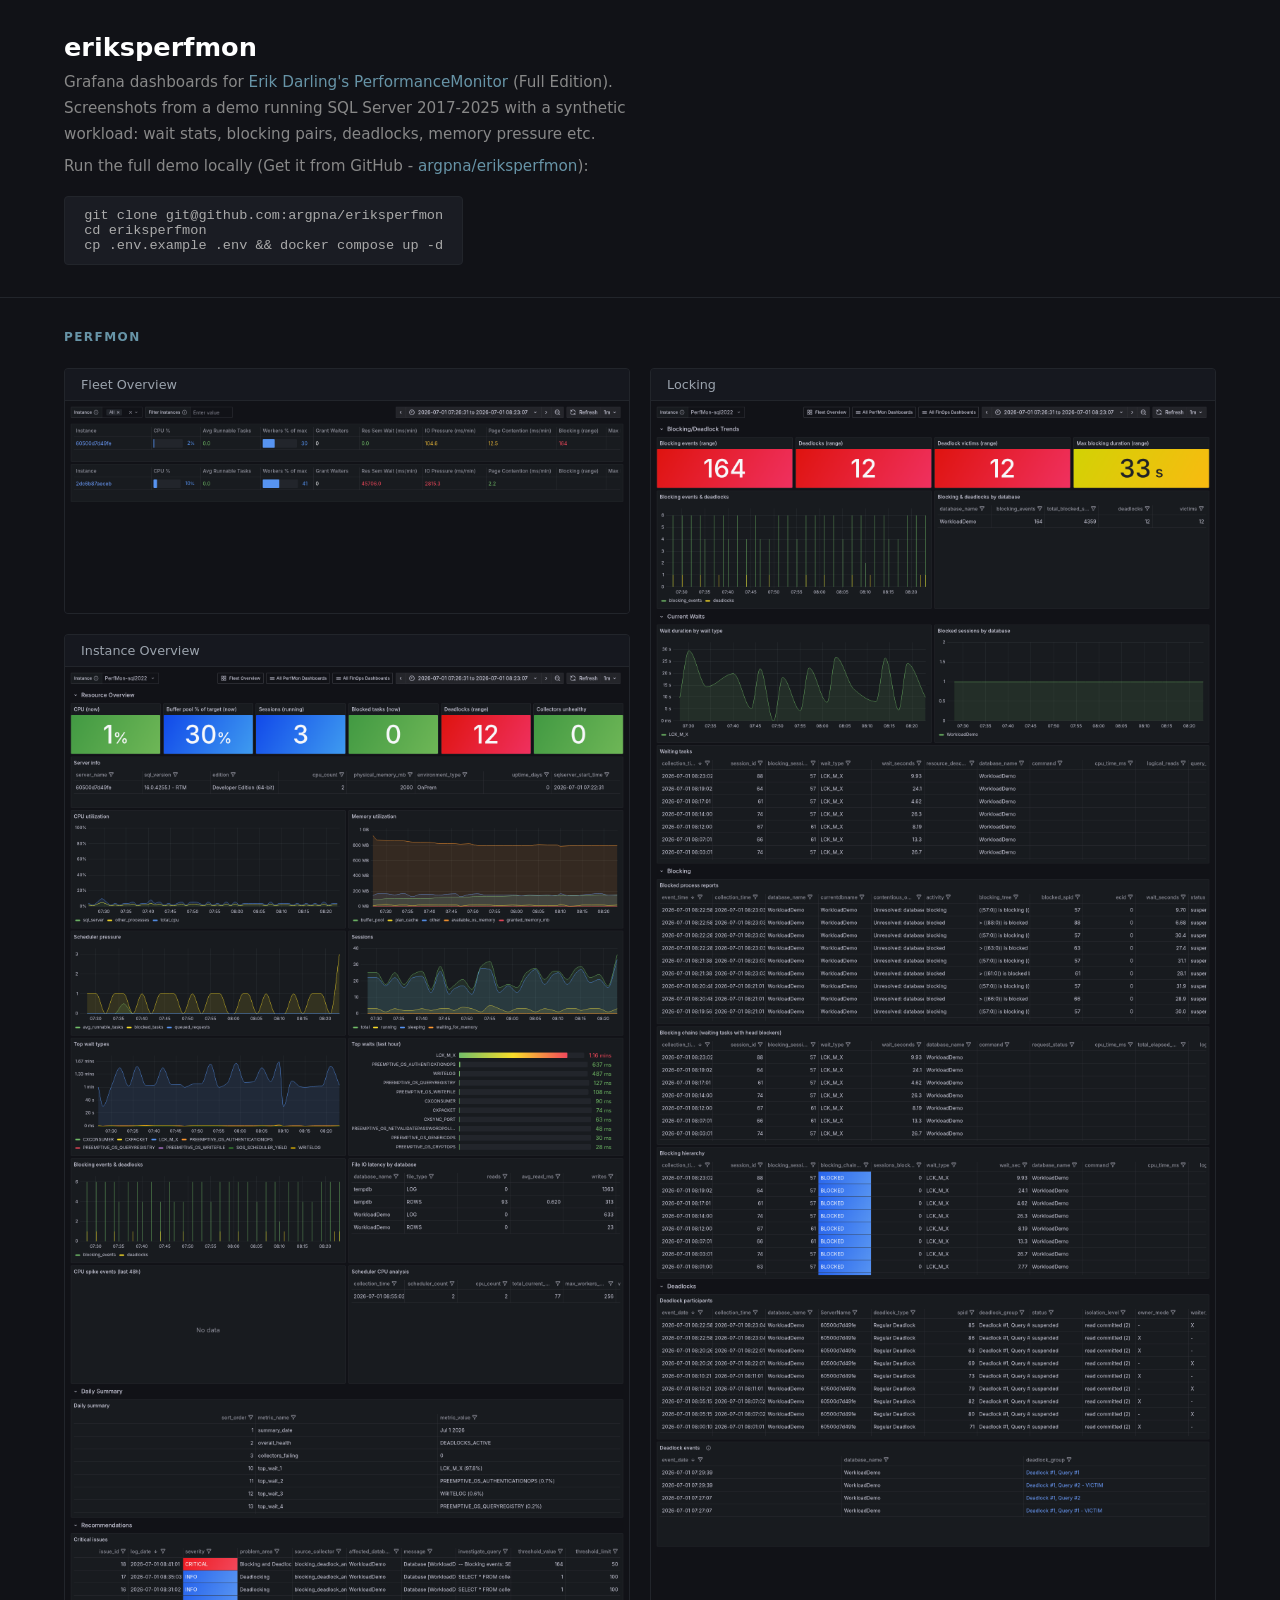
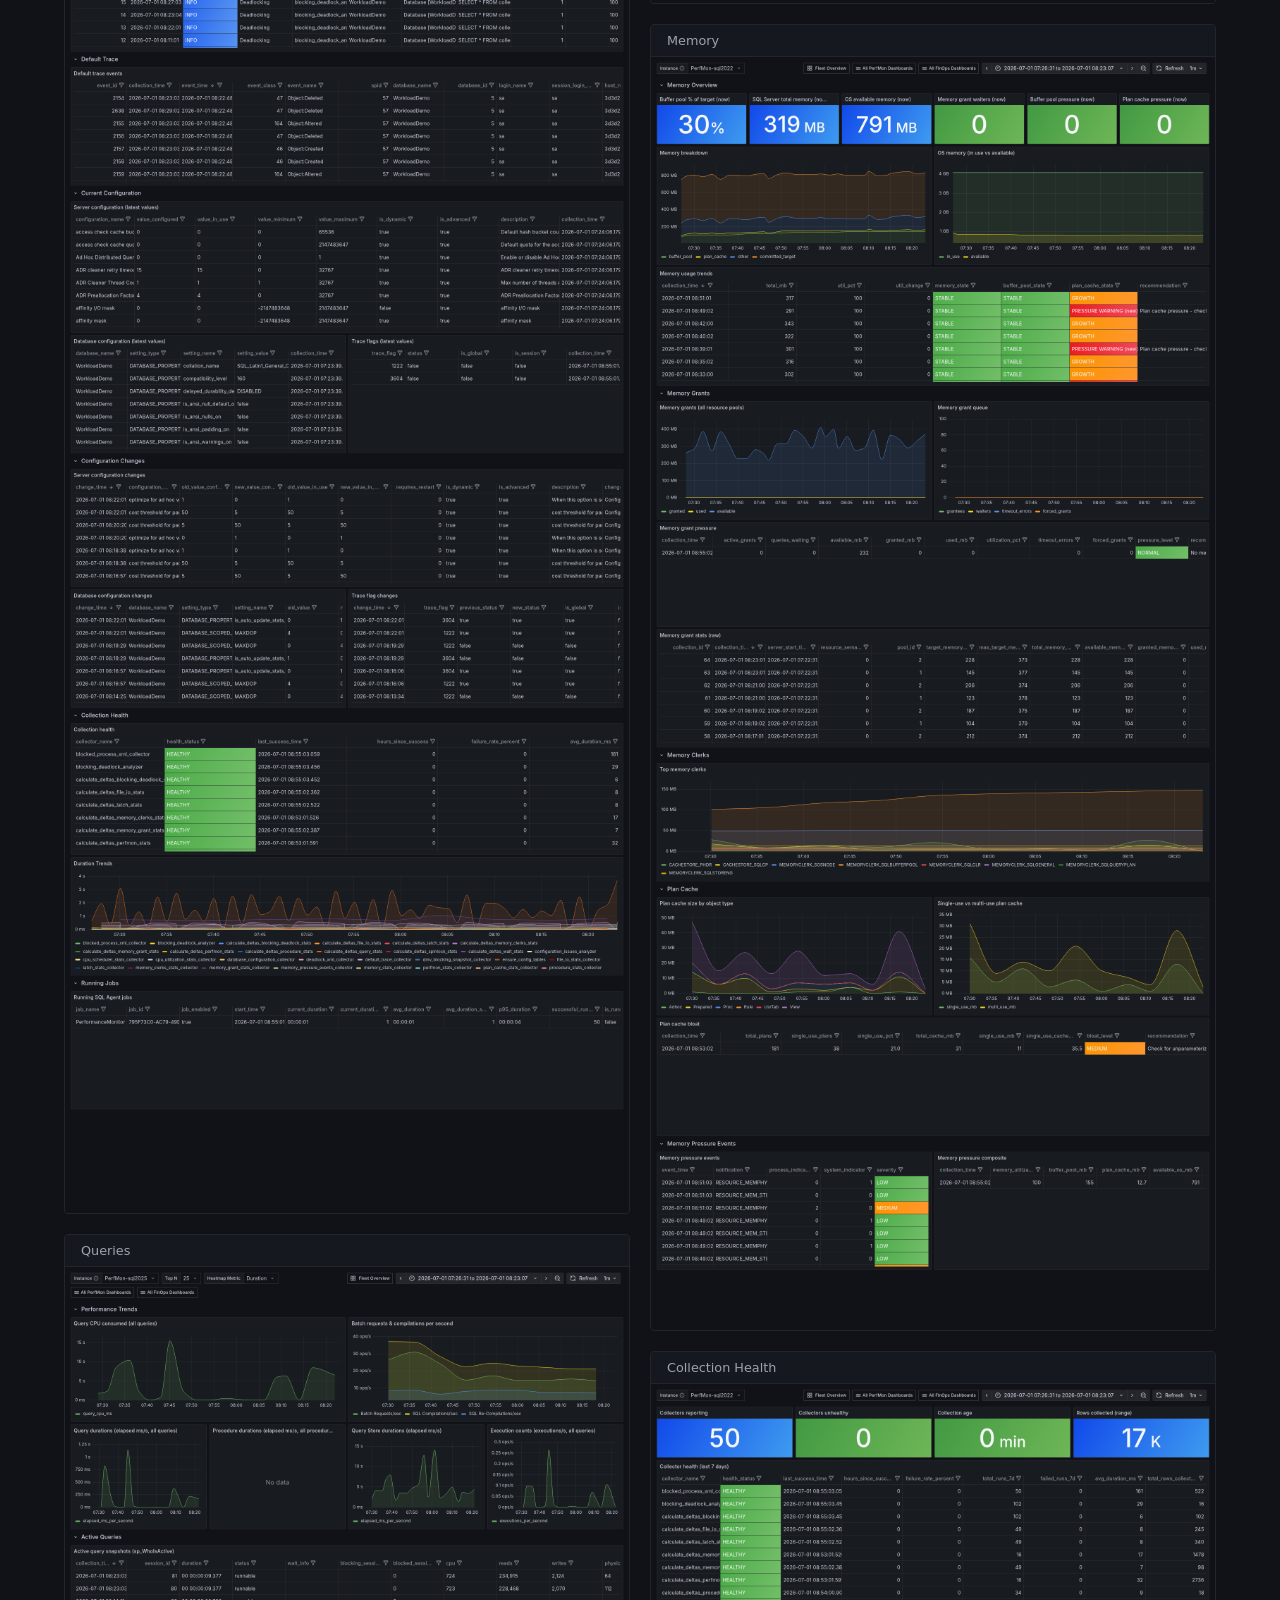
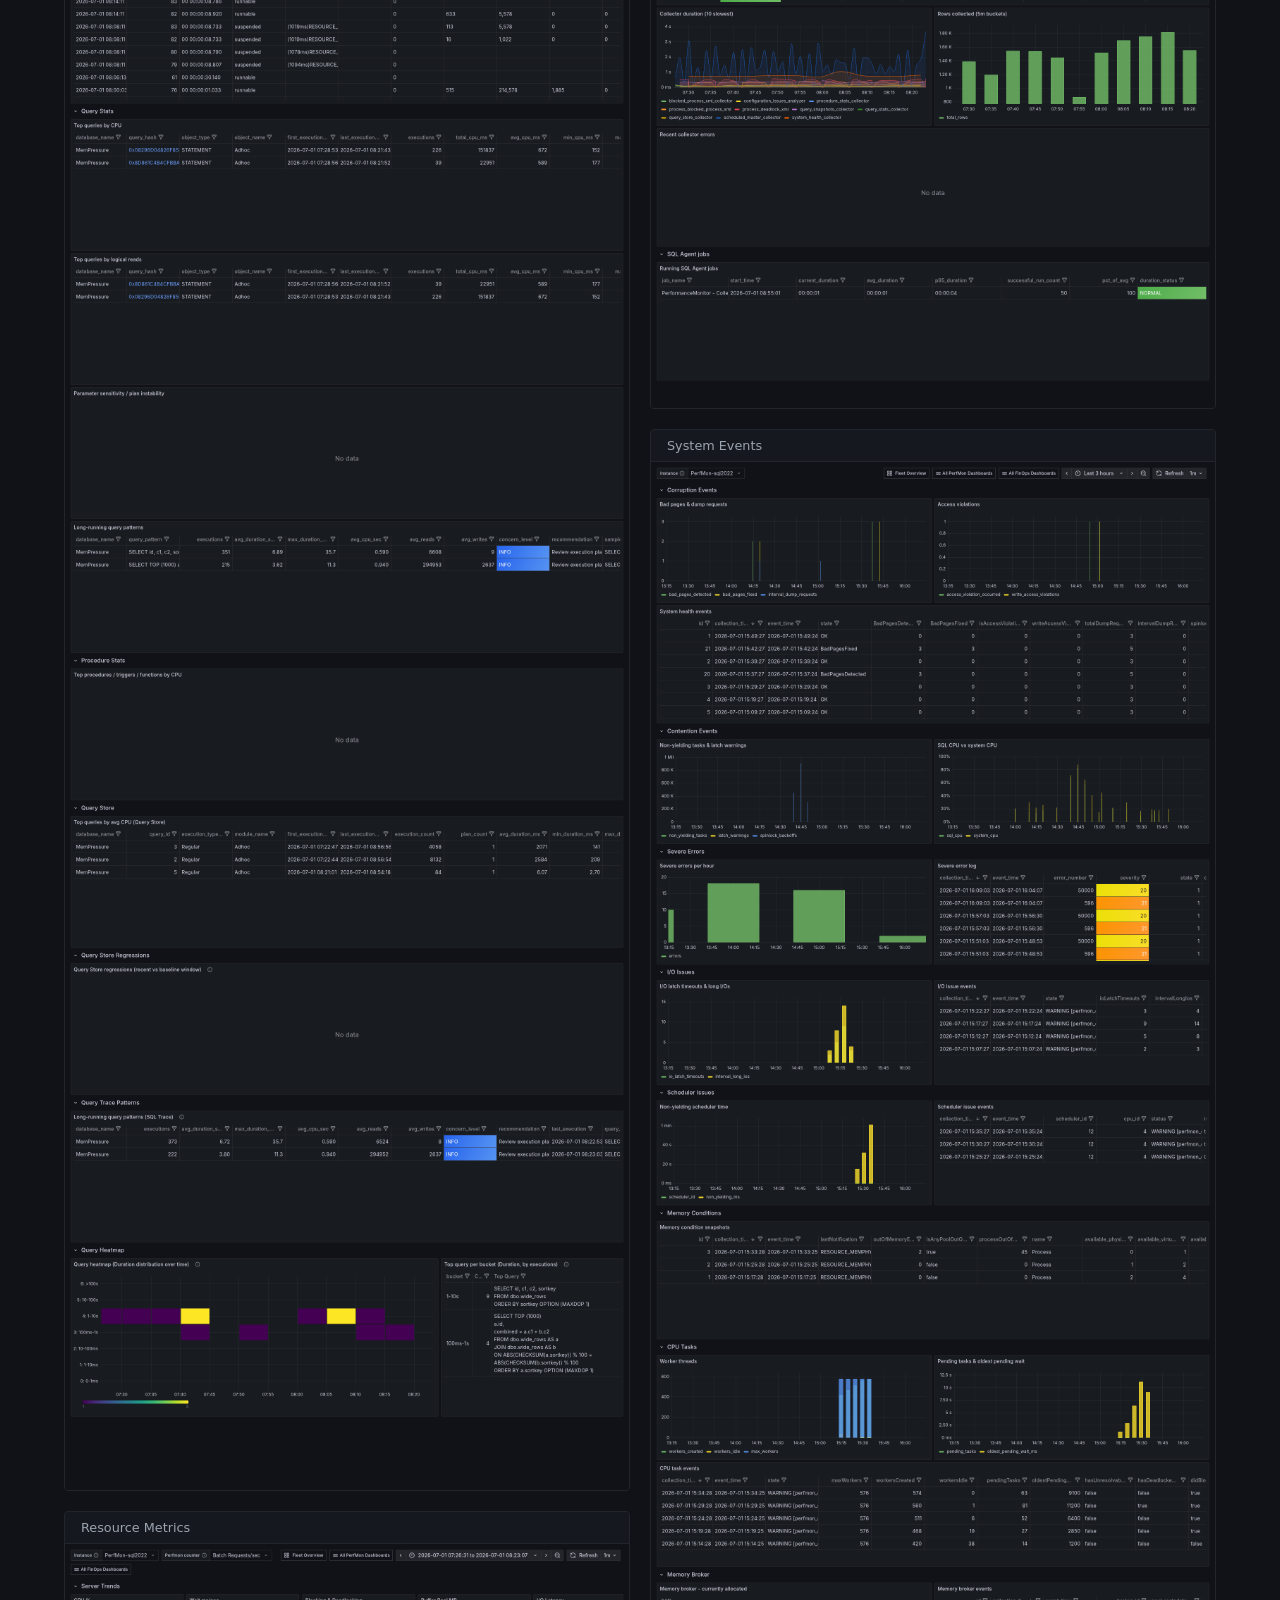
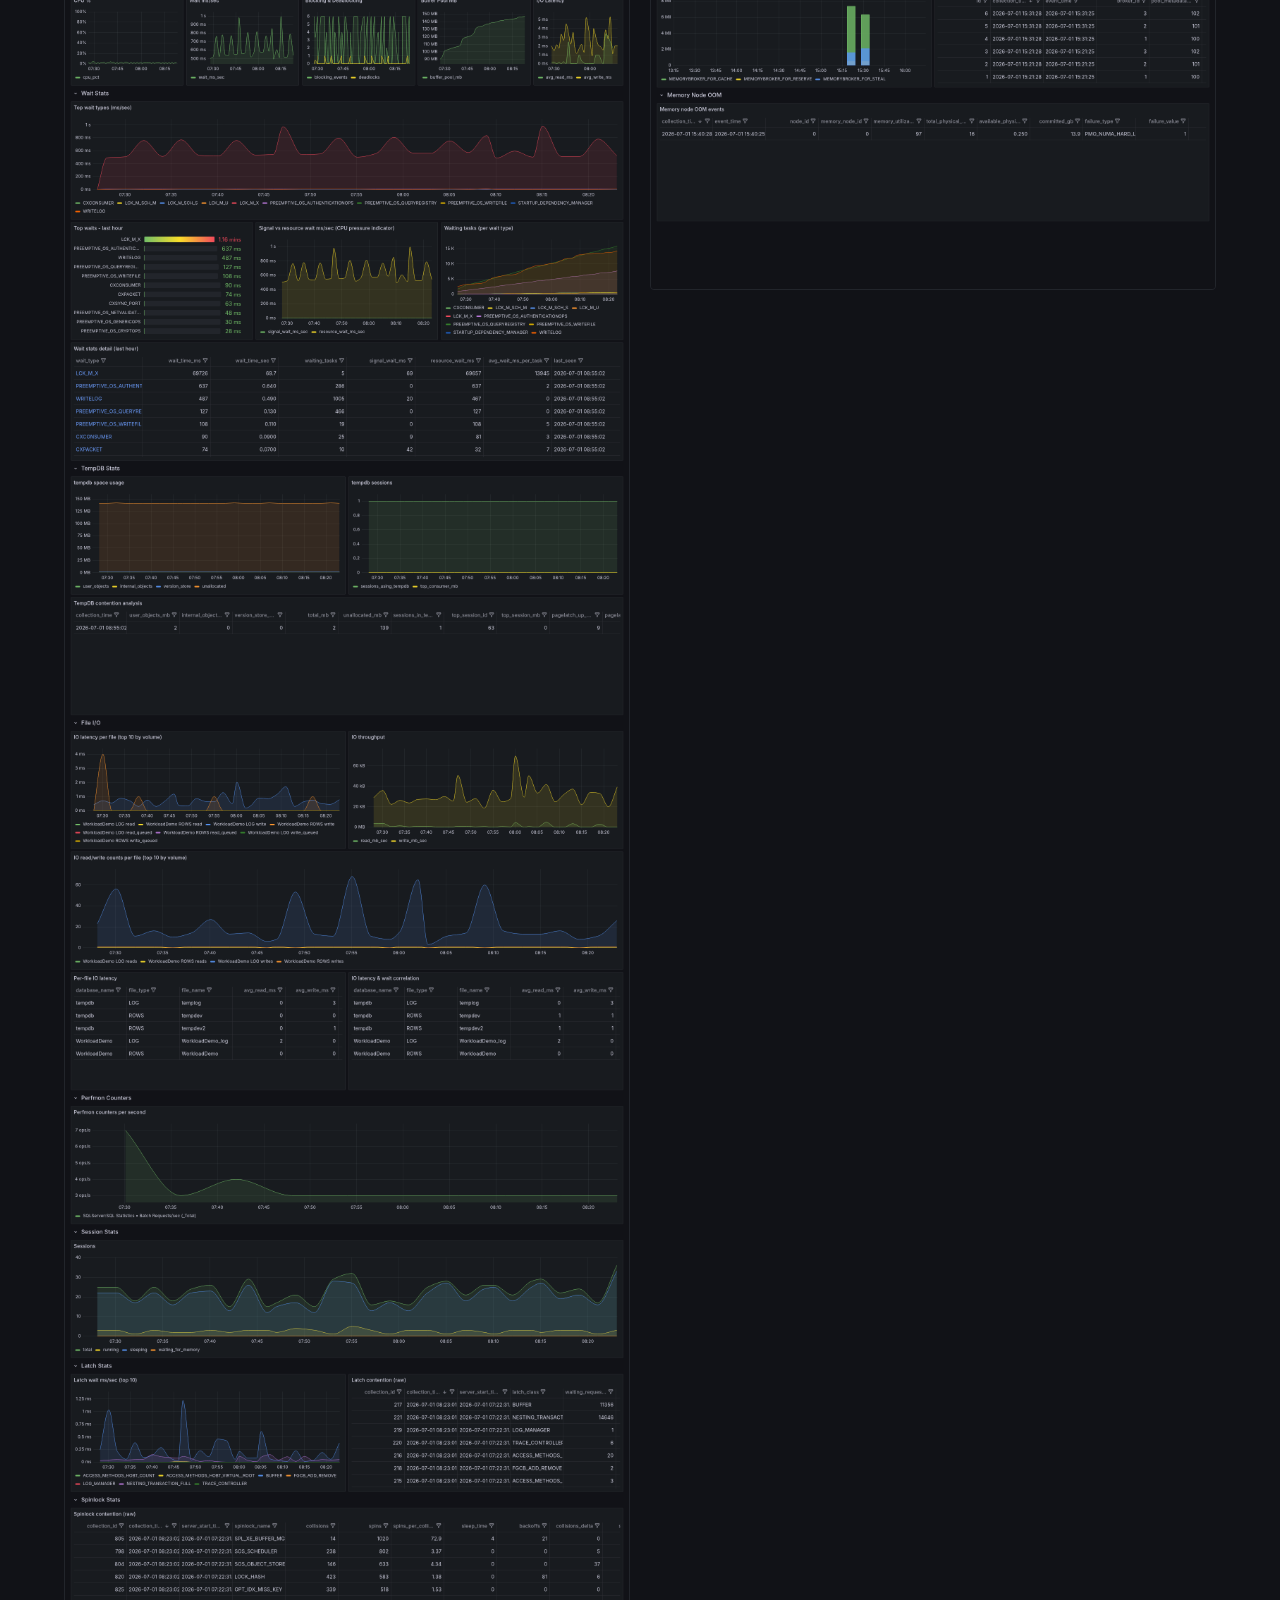
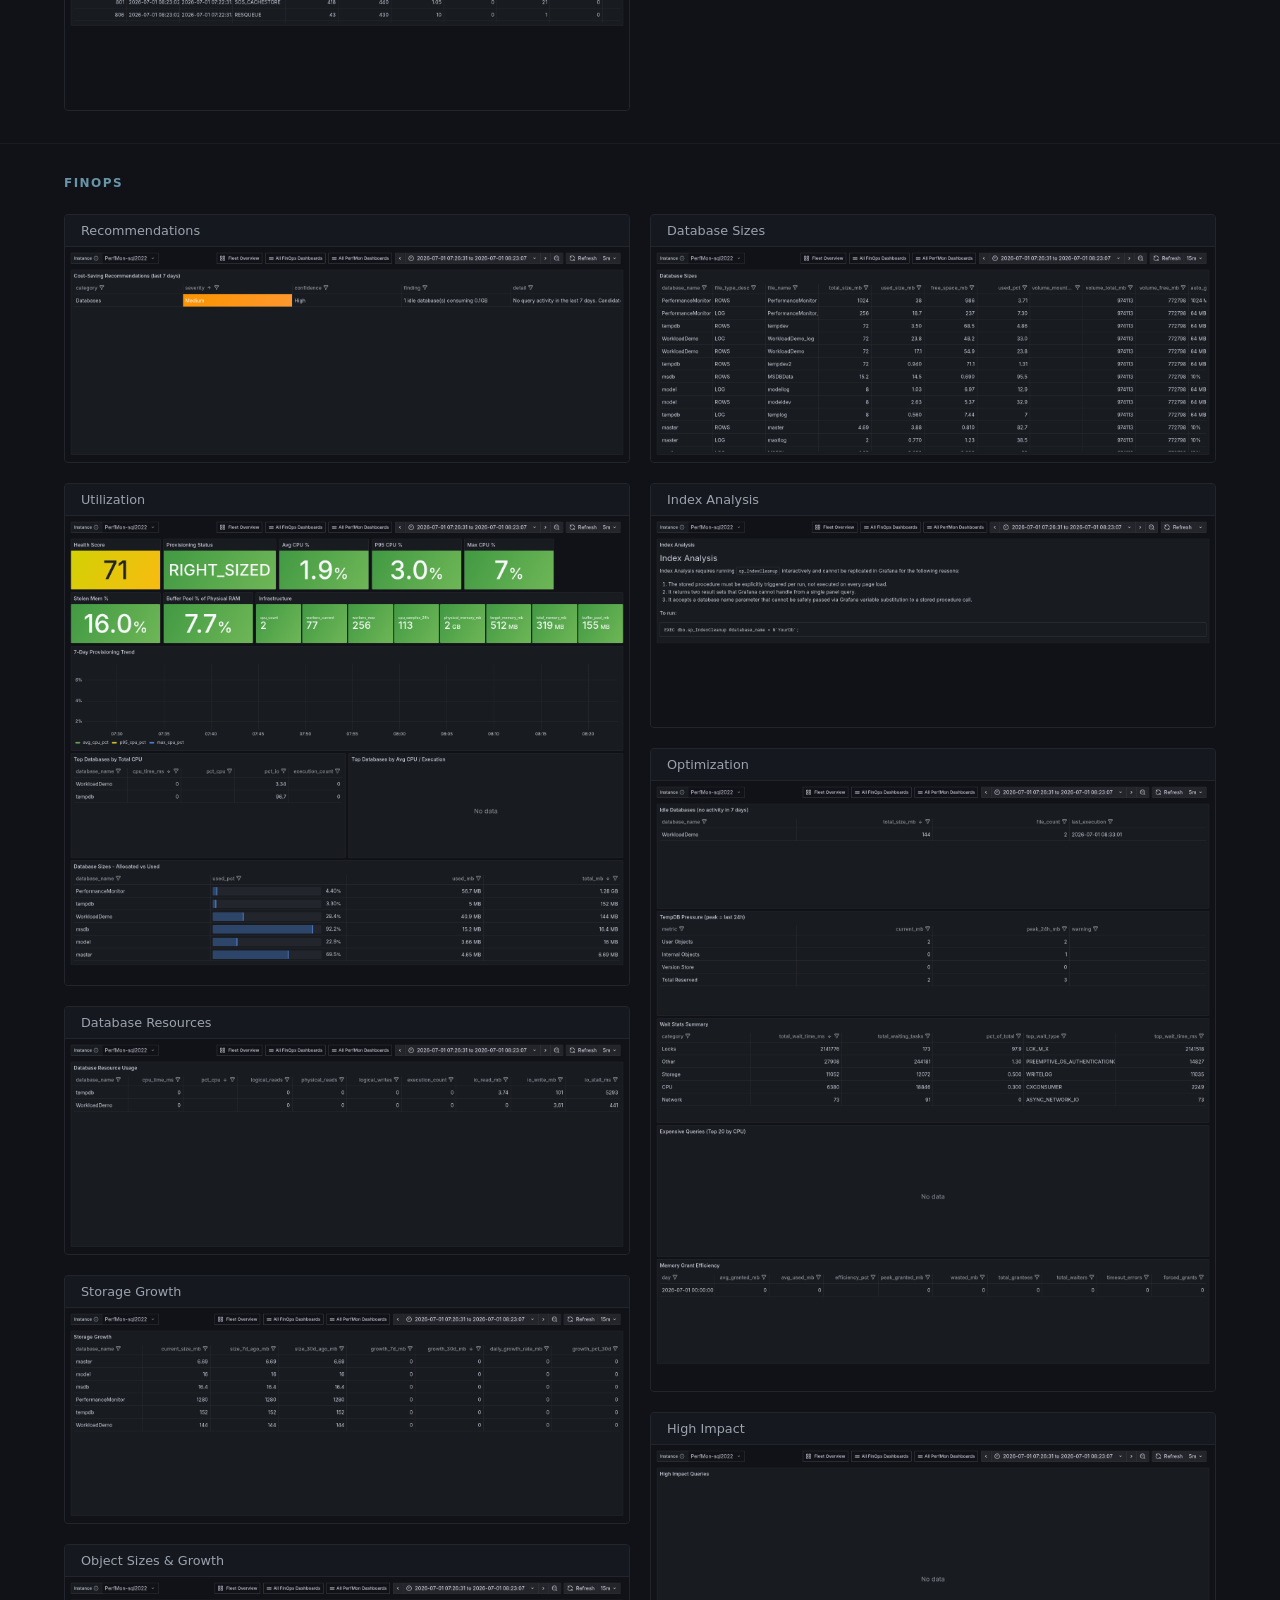
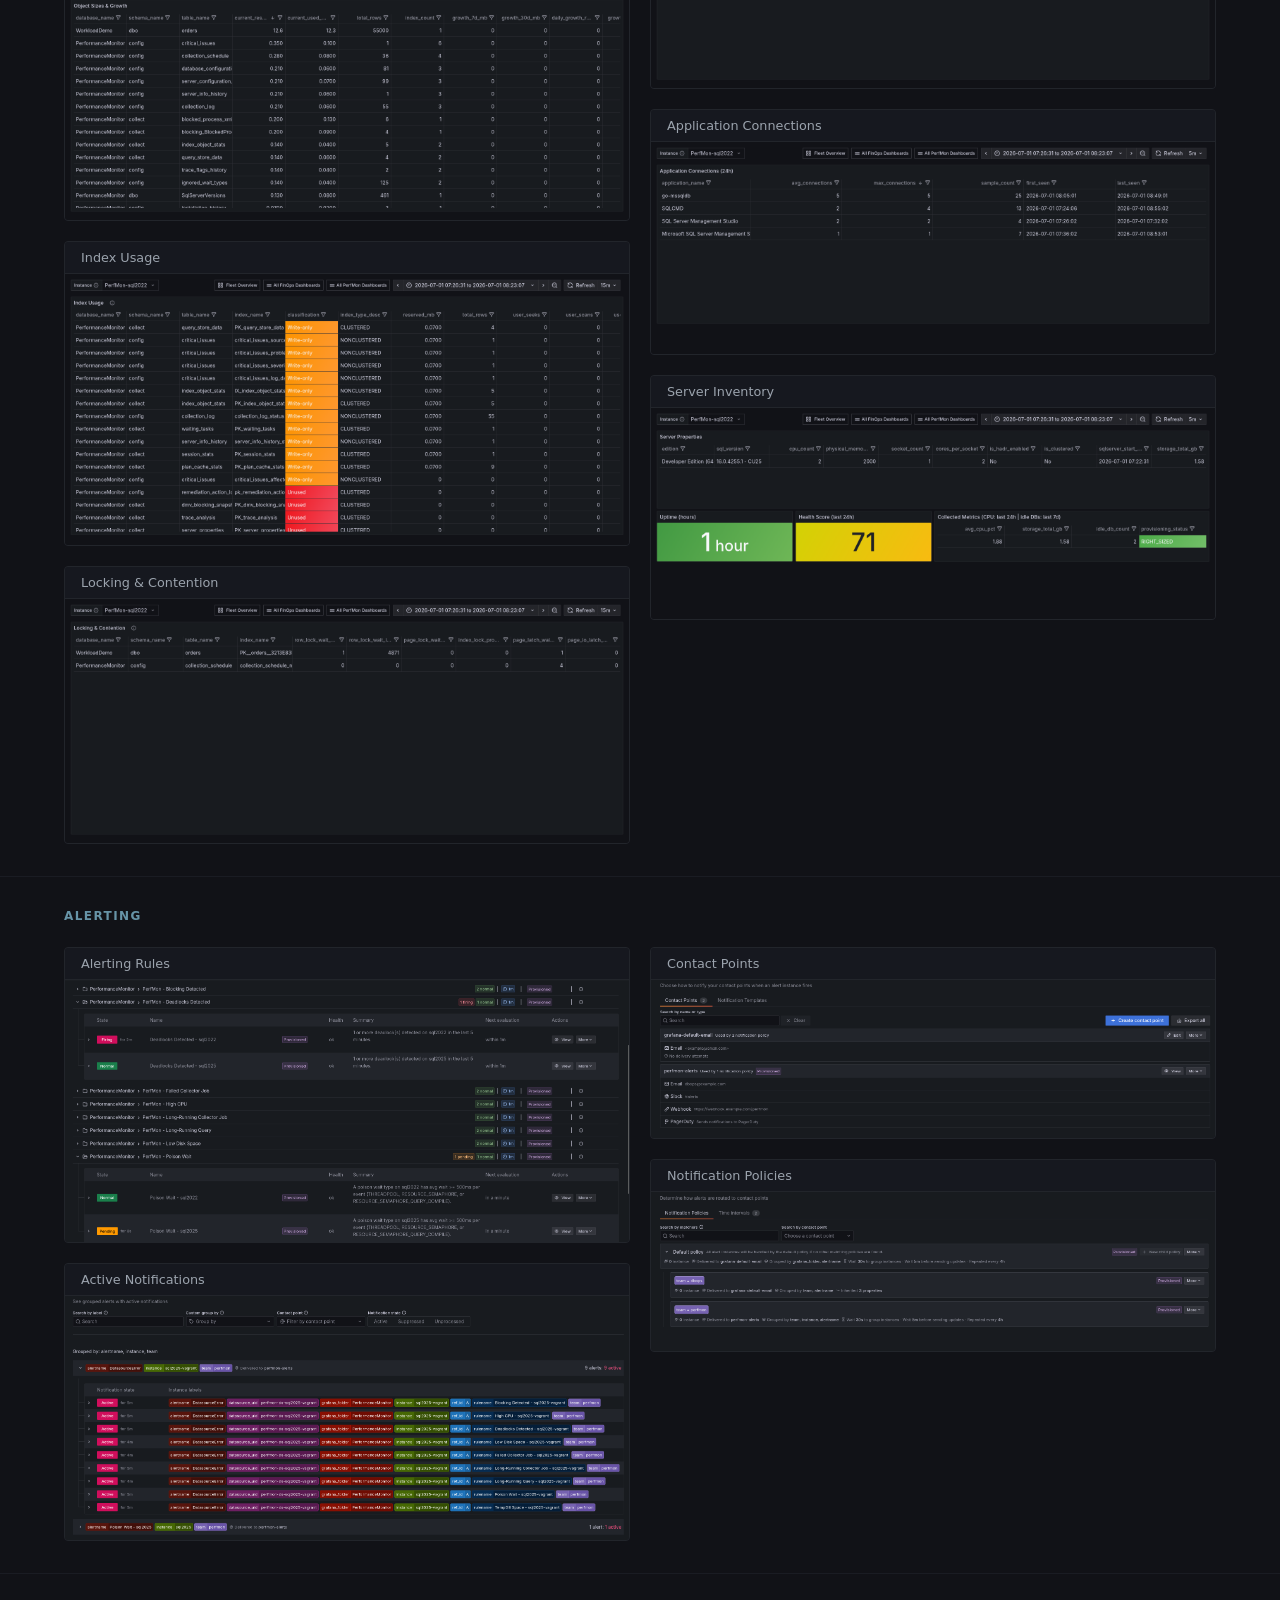
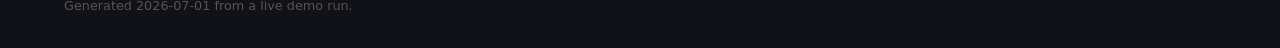
==== index.html @ 0617f514 "gallery 2026-07-02 10:21:12" ====
<!DOCTYPE html>
<html lang="en">
<head>
<meta charset="UTF-8">
<meta name="viewport" content="width=device-width, initial-scale=1">
<title>eriksperfmon - Dashboard Gallery</title>
<link rel="stylesheet" href="style.css">
</head>
<body>
<header>
  <h1>eriksperfmon</h1>
  <p>
    Grafana dashboards for
    <a href="https://github.com/erikdarlingdata/PerformanceMonitor">Erik Darling's PerformanceMonitor</a>
    (Full Edition). Screenshots from a demo running SQL Server 2017-2025 with a
    synthetic workload: wait stats, blocking pairs, deadlocks, memory pressure etc.
  </p>
  <p>Run the full demo locally (Get it from GitHub - <a href="https://github.com/argpna/eriksperfmon">argpna/eriksperfmon</a>):</p>
  <div class="howto">git clone git@github.com:argpna/eriksperfmon<br>cd eriksperfmon<br>cp .env.example .env &amp;&amp; docker compose up -d</div>
</header>

<section>
<h2>PerfMon</h2>
<div class="grid"><div class="card"><div class="card-title">Fleet Overview</div><img src="screenshots/perfmon-fleet.png" alt="Fleet Overview" loading="lazy"></div>
<div class="card"><div class="card-title">Instance Overview</div><img src="screenshots/perfmon-instance.png" alt="Instance Overview" loading="lazy"></div>
<div class="card"><div class="card-title">Queries</div><img src="screenshots/perfmon-queries.png" alt="Queries" loading="lazy"></div>
<div class="card"><div class="card-title">Resource Metrics</div><img src="screenshots/perfmon-waits.png" alt="Resource Metrics" loading="lazy"></div>
<div class="card"><div class="card-title">Locking</div><img src="screenshots/perfmon-blocking.png" alt="Locking" loading="lazy"></div>
<div class="card"><div class="card-title">Memory</div><img src="screenshots/perfmon-memory.png" alt="Memory" loading="lazy"></div>
<div class="card"><div class="card-title">Collection Health</div><img src="screenshots/perfmon-collection.png" alt="Collection Health" loading="lazy"></div>
<div class="card"><div class="card-title">System Events</div><img src="screenshots/perfmon-system-events.png" alt="System Events" loading="lazy"></div>
</div>
</section>
<section>
<h2>FinOps</h2>
<div class="grid"><div class="card"><div class="card-title">Recommendations</div><img src="screenshots/finops-recommendations.png" alt="Recommendations" loading="lazy"></div>
<div class="card"><div class="card-title">Utilization</div><img src="screenshots/finops-utilization.png" alt="Utilization" loading="lazy"></div>
<div class="card"><div class="card-title">Database Resources</div><img src="screenshots/finops-database-resources.png" alt="Database Resources" loading="lazy"></div>
<div class="card"><div class="card-title">Storage Growth</div><img src="screenshots/finops-storage-growth.png" alt="Storage Growth" loading="lazy"></div>
<div class="card"><div class="card-title">Object Sizes & Growth</div><img src="screenshots/finops-object-sizes.png" alt="Object Sizes & Growth" loading="lazy"></div>
<div class="card"><div class="card-title">Index Usage</div><img src="screenshots/finops-index-usage.png" alt="Index Usage" loading="lazy"></div>
<div class="card"><div class="card-title">Locking & Contention</div><img src="screenshots/finops-locking.png" alt="Locking & Contention" loading="lazy"></div>
<div class="card"><div class="card-title">Database Sizes</div><img src="screenshots/finops-database-sizes.png" alt="Database Sizes" loading="lazy"></div>
<div class="card"><div class="card-title">Index Analysis</div><img src="screenshots/finops-index-analysis.png" alt="Index Analysis" loading="lazy"></div>
<div class="card"><div class="card-title">Optimization</div><img src="screenshots/finops-optimization.png" alt="Optimization" loading="lazy"></div>
<div class="card"><div class="card-title">High Impact</div><img src="screenshots/finops-high-impact.png" alt="High Impact" loading="lazy"></div>
<div class="card"><div class="card-title">Application Connections</div><img src="screenshots/finops-application-connections.png" alt="Application Connections" loading="lazy"></div>
<div class="card"><div class="card-title">Server Inventory</div><img src="screenshots/finops-server-inventory.png" alt="Server Inventory" loading="lazy"></div>
</div>
</section>
<section>
<h2>Alerting</h2>
<div class="grid"><div class="card"><div class="card-title">Alerting Rules</div><img src="screenshots/page-alert-rules.png" alt="Alerting Rules" loading="lazy"></div>
<div class="card"><div class="card-title">Active Notifications</div><img src="screenshots/page-active-notifications.png" alt="Active Notifications" loading="lazy"></div>
<div class="card"><div class="card-title">Contact Points</div><img src="screenshots/page-contact-points.png" alt="Contact Points" loading="lazy"></div>
<div class="card"><div class="card-title">Notification Policies</div><img src="screenshots/page-notification-policies.png" alt="Notification Policies" loading="lazy"></div>
</div>
</section>


<footer>Generated 2026-07-01 from a live demo run.</footer>
</body>
</html>
---- style.css ----
*, *::before, *::after { box-sizing: border-box; }

body {
  background: #111217;
  color: #d0d0d0;
  font-family: Inter, system-ui, -apple-system, sans-serif;
  margin: 0;
  padding: 0;
}

header {
  padding: 2rem 4rem;
  border-bottom: 1px solid #22252b;
}
header h1 {
  margin: 0 0 .5rem;
  font-size: 1.6rem;
  color: #fff;
  font-weight: 600;
}
header p {
  margin: .4rem 0 0;
  max-width: 64ch;
  line-height: 1.7;
  color: #888;
  font-size: .95rem;
}
header a { color: #6794a7; text-decoration: none; }
header a:hover { text-decoration: underline; }

.howto {
  background: #1a1c23;
  border: 1px solid #22252b;
  border-radius: 4px;
  padding: .7rem 1.2rem;
  font-family: ui-monospace, monospace;
  font-size: .85rem;
  color: #aaa;
  display: inline-block;
  margin-top: 1rem;
}

section {
  padding: 2rem 4rem;
  border-bottom: 1px solid #1a1c23;
}
section:last-of-type { border-bottom: none; }
section h2 {
  font-size: .75rem;
  text-transform: uppercase;
  letter-spacing: .12em;
  color: #6794a7;
  margin: 0 0 1.5rem;
  font-weight: 600;
}

.grid {
  columns: 2;
  column-gap: 1.25rem;
}
.card {
  break-inside: avoid;
  margin-bottom: 1.25rem;
  border: 1px solid #22252b;
  border-radius: 4px;
  overflow: hidden;
  background: #1a1c23;
}
.card-title {
  padding: .5rem 1rem;
  font-size: .8rem;
  color: #9ba3ad;
  background: #16181f;
  border-bottom: 1px solid #22252b;
}
.card img {
  width: 100%;
  display: block;
}
.missing {
  padding: 2rem;
  color: #555;
  font-size: .85rem;
  font-style: italic;
  text-align: center;
}

footer {
  padding: 1.5rem 4rem 2rem;
  color: #555;
  font-size: .8rem;
  border-top: 1px solid #1a1c23;
}

@media (max-width: 800px) {
  header, section, footer { padding: 1.5rem; }
  .grid { columns: 1; }
}
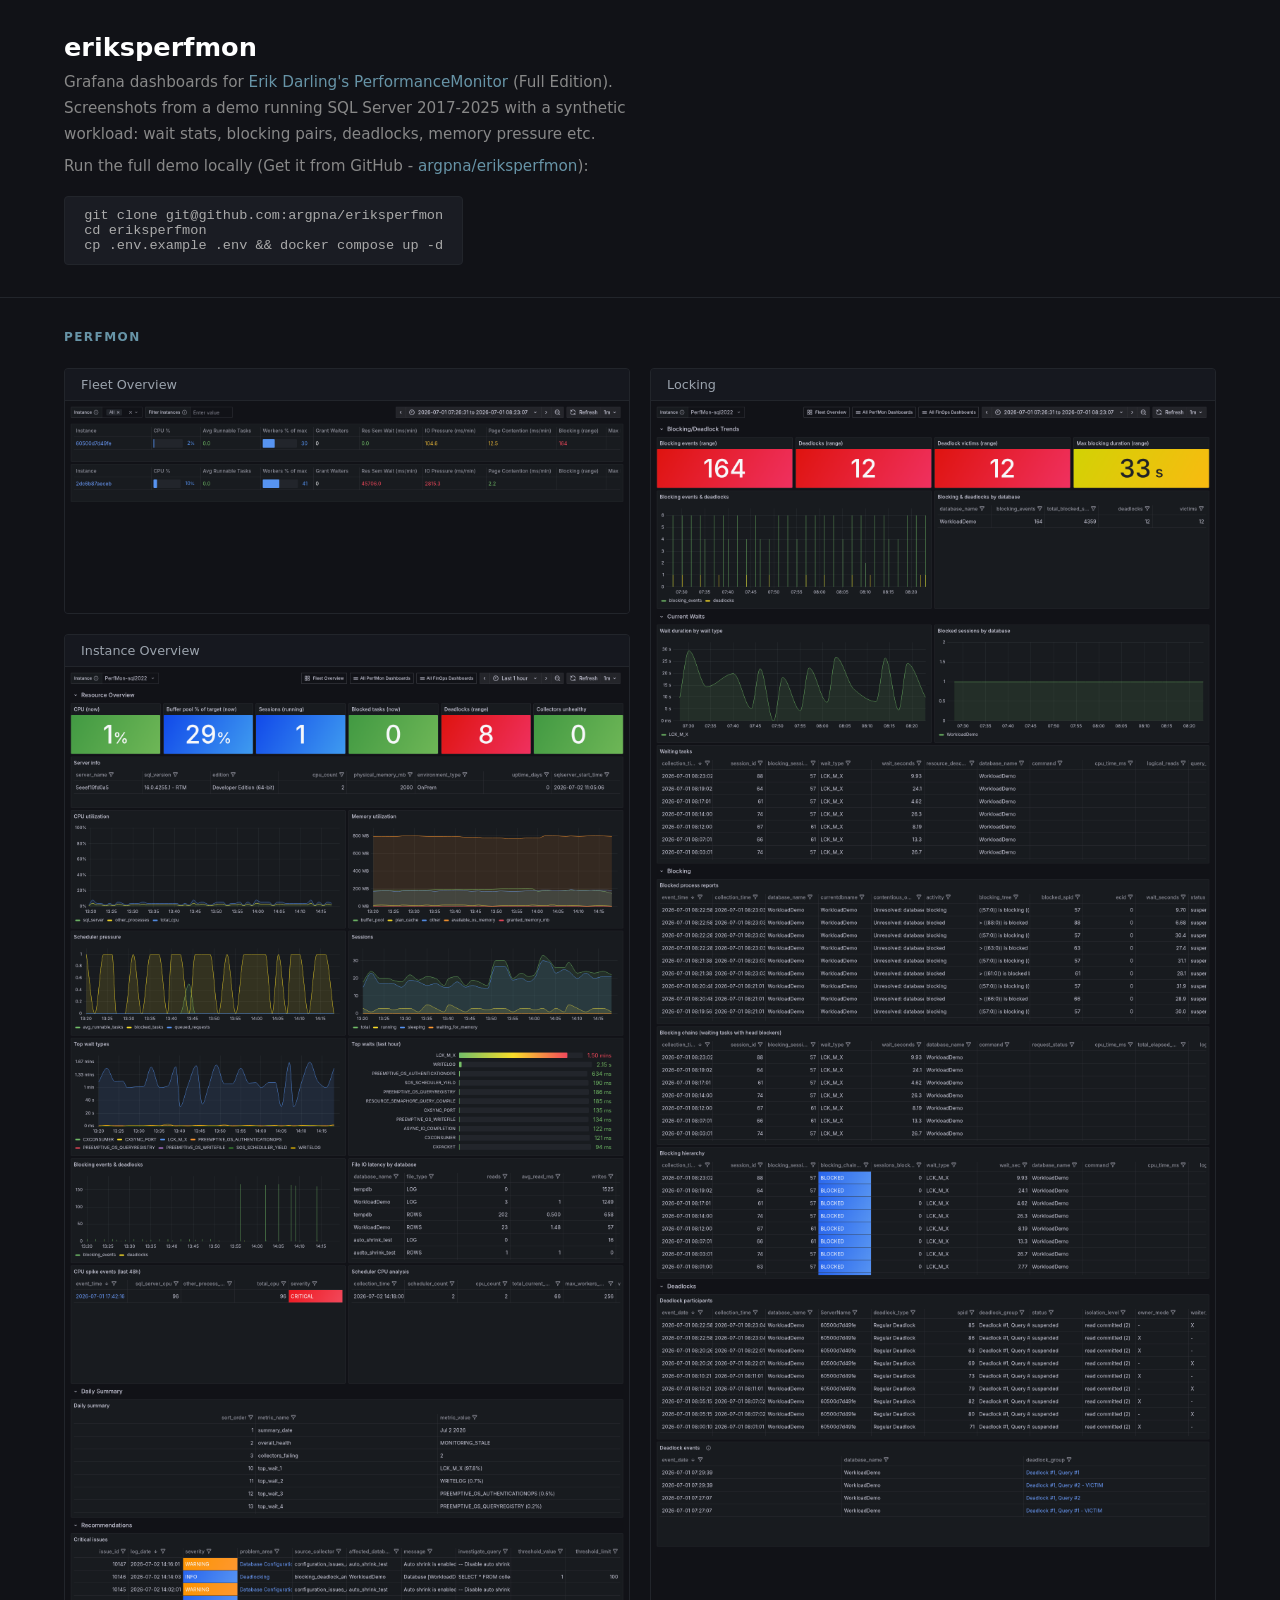
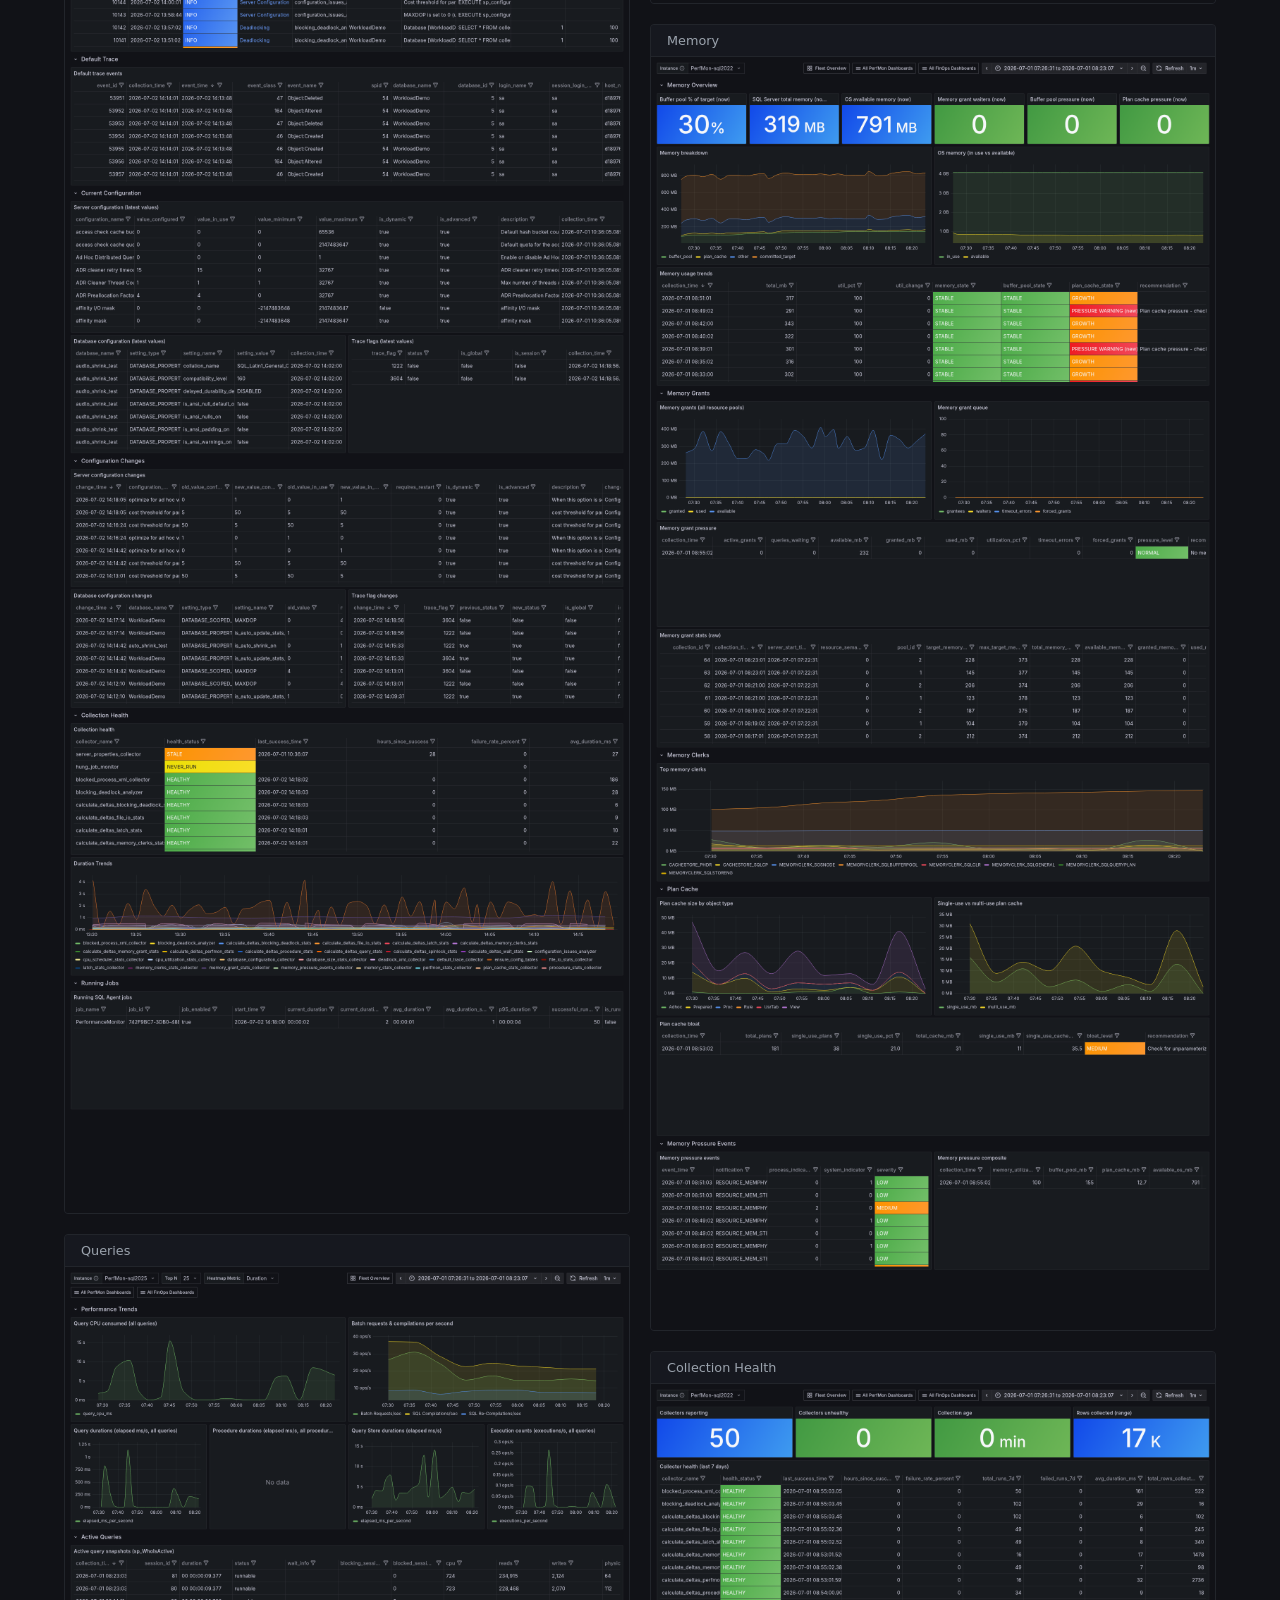
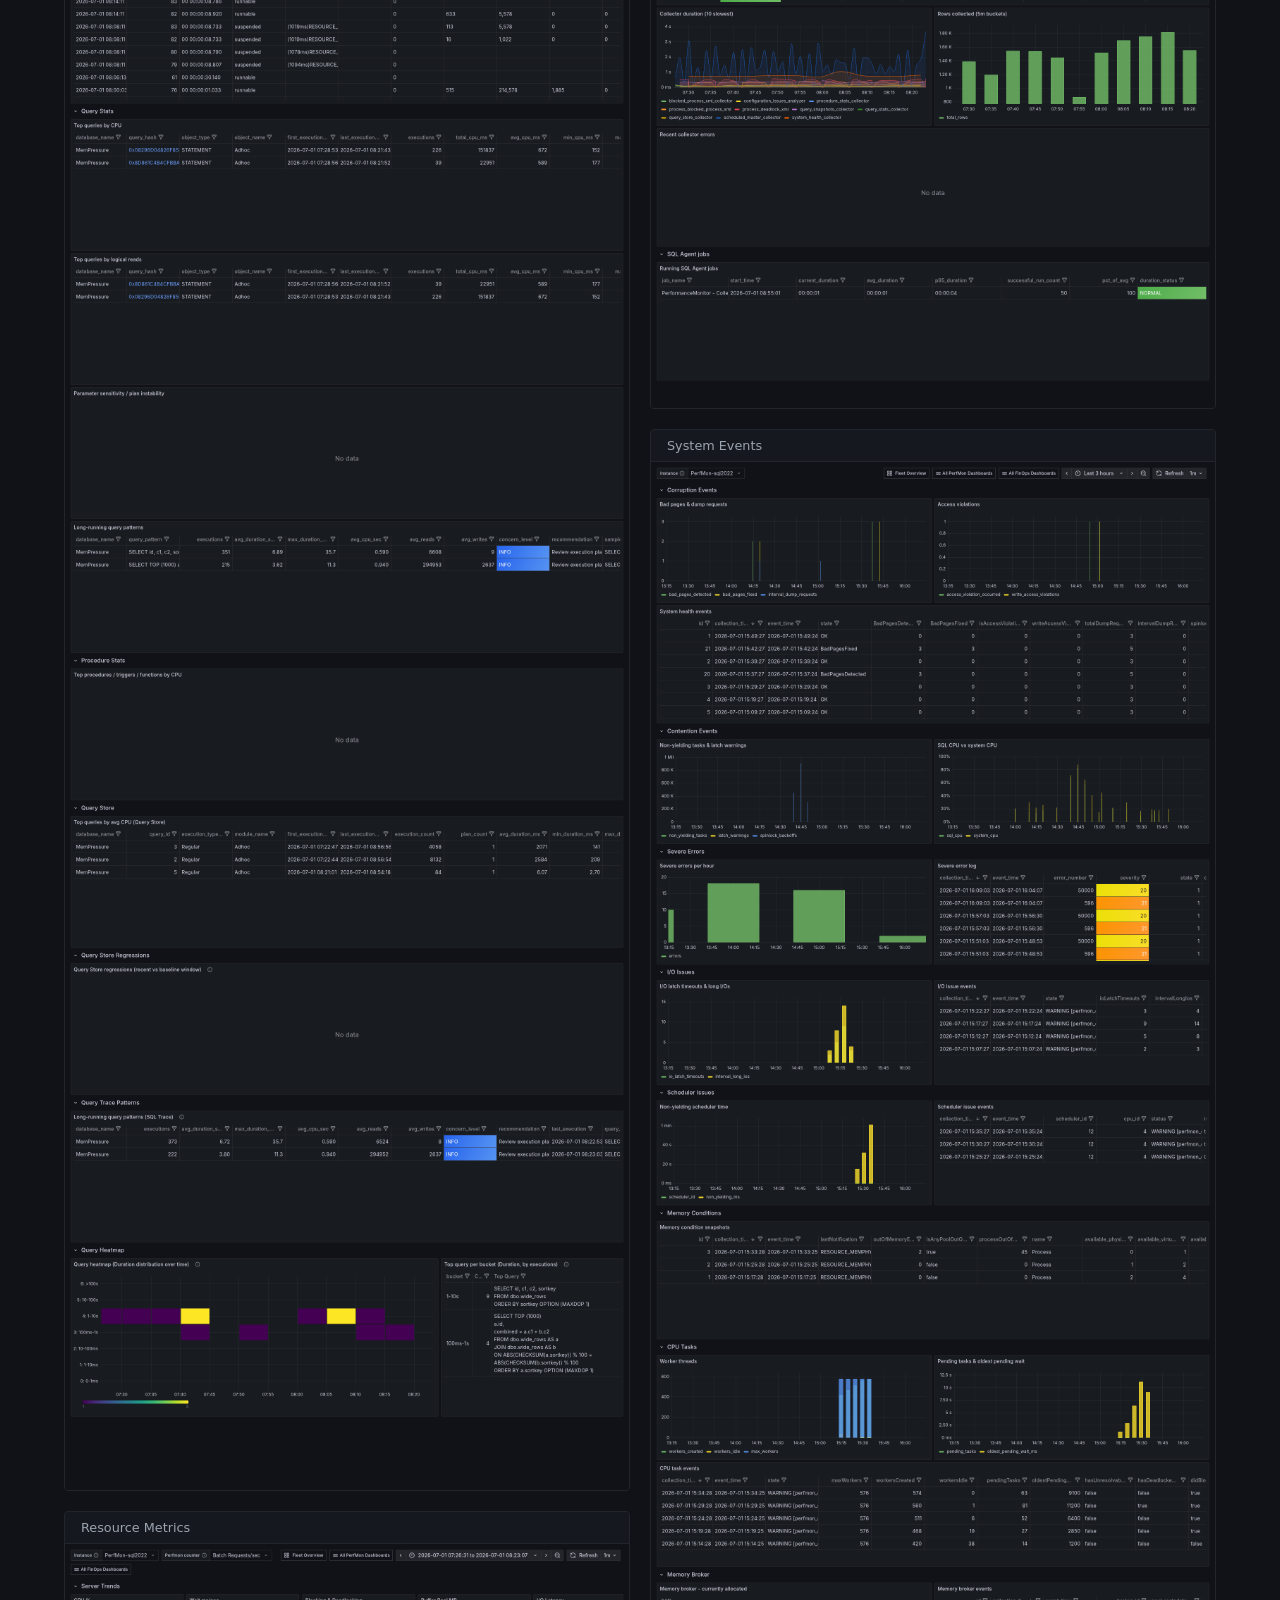
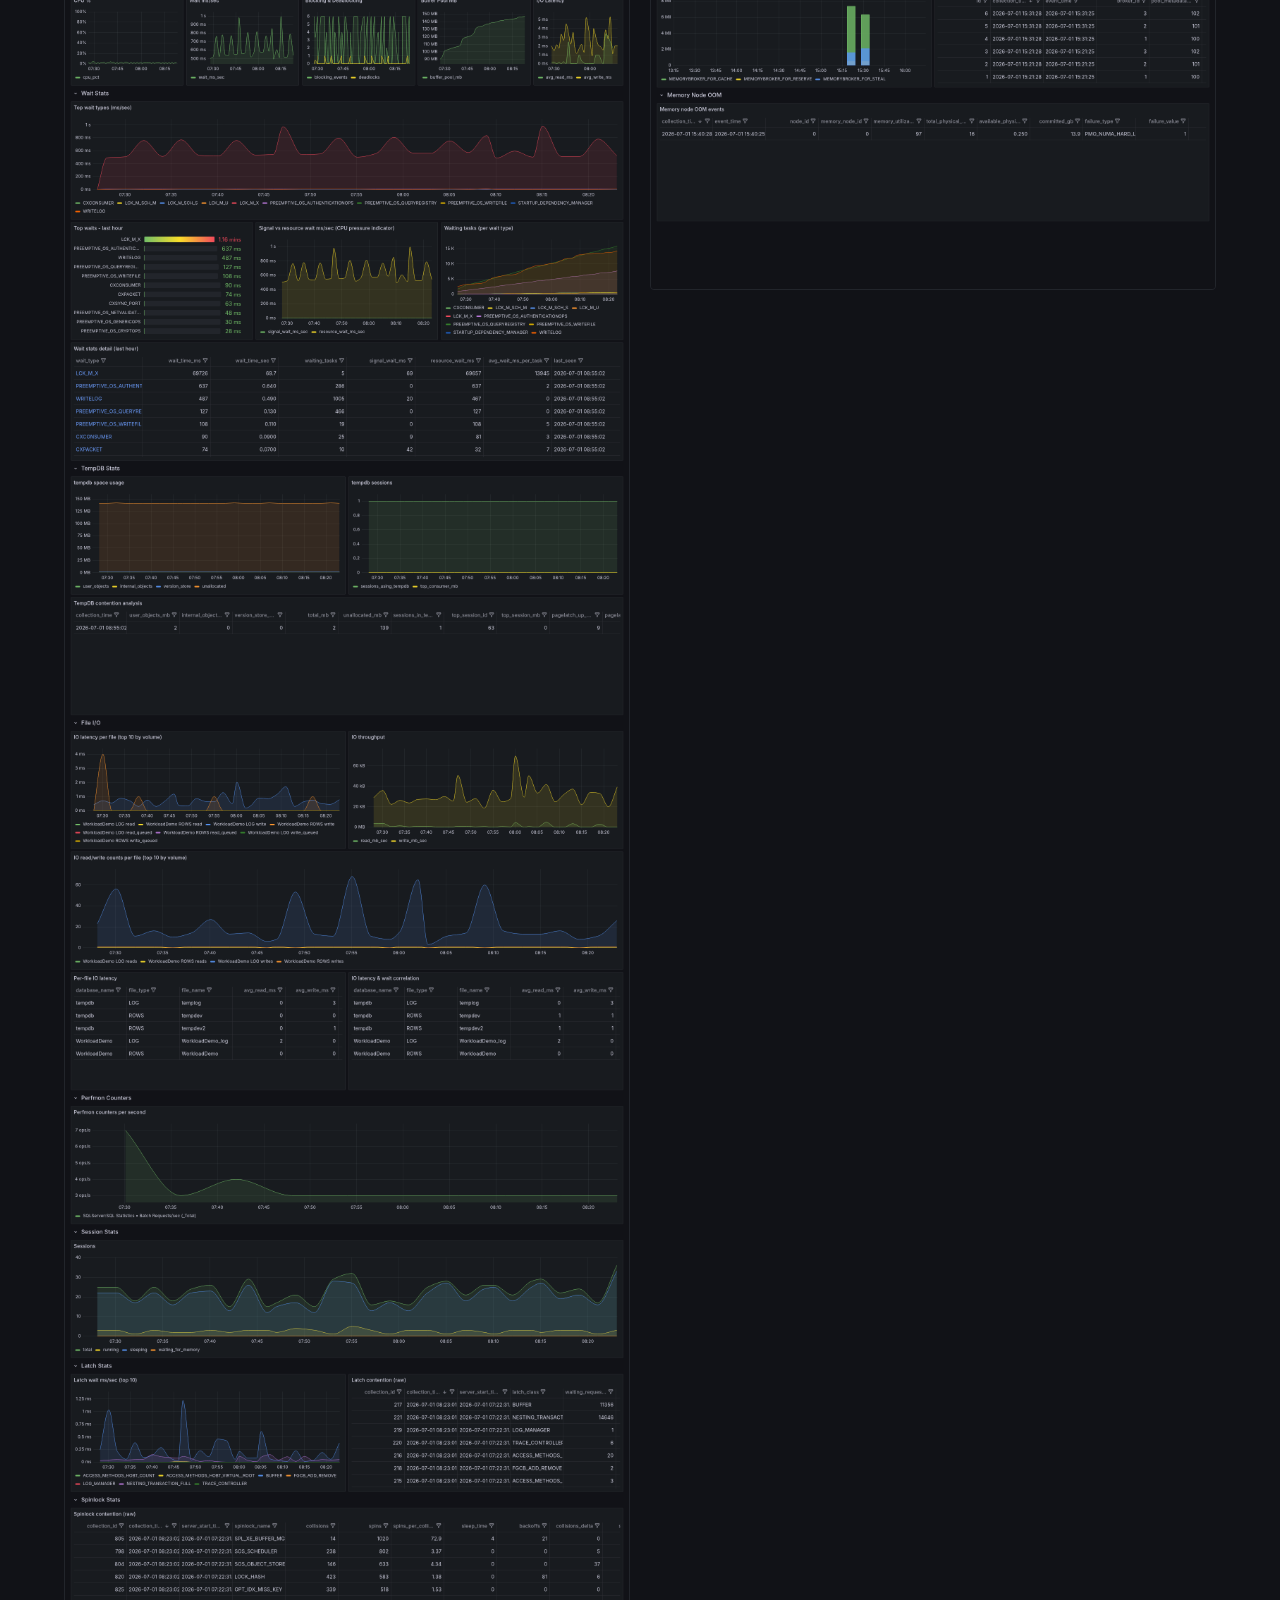
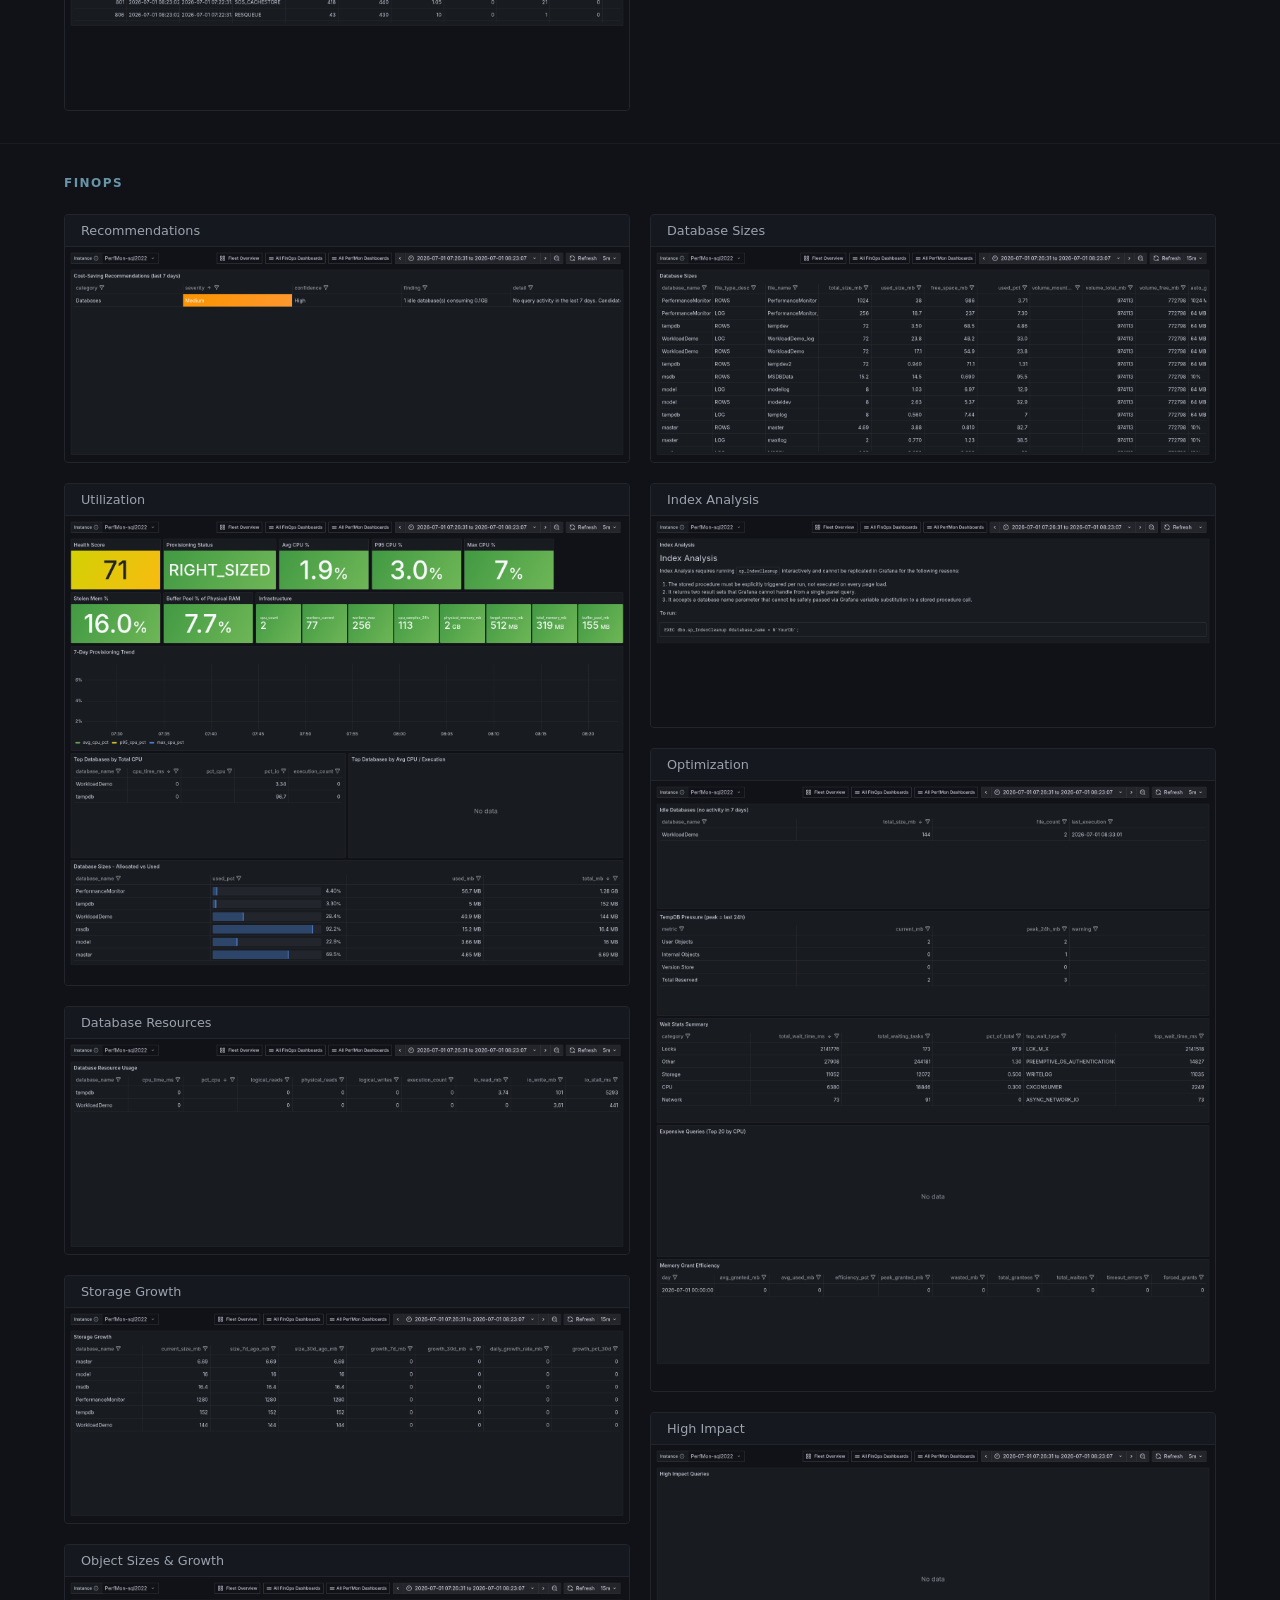
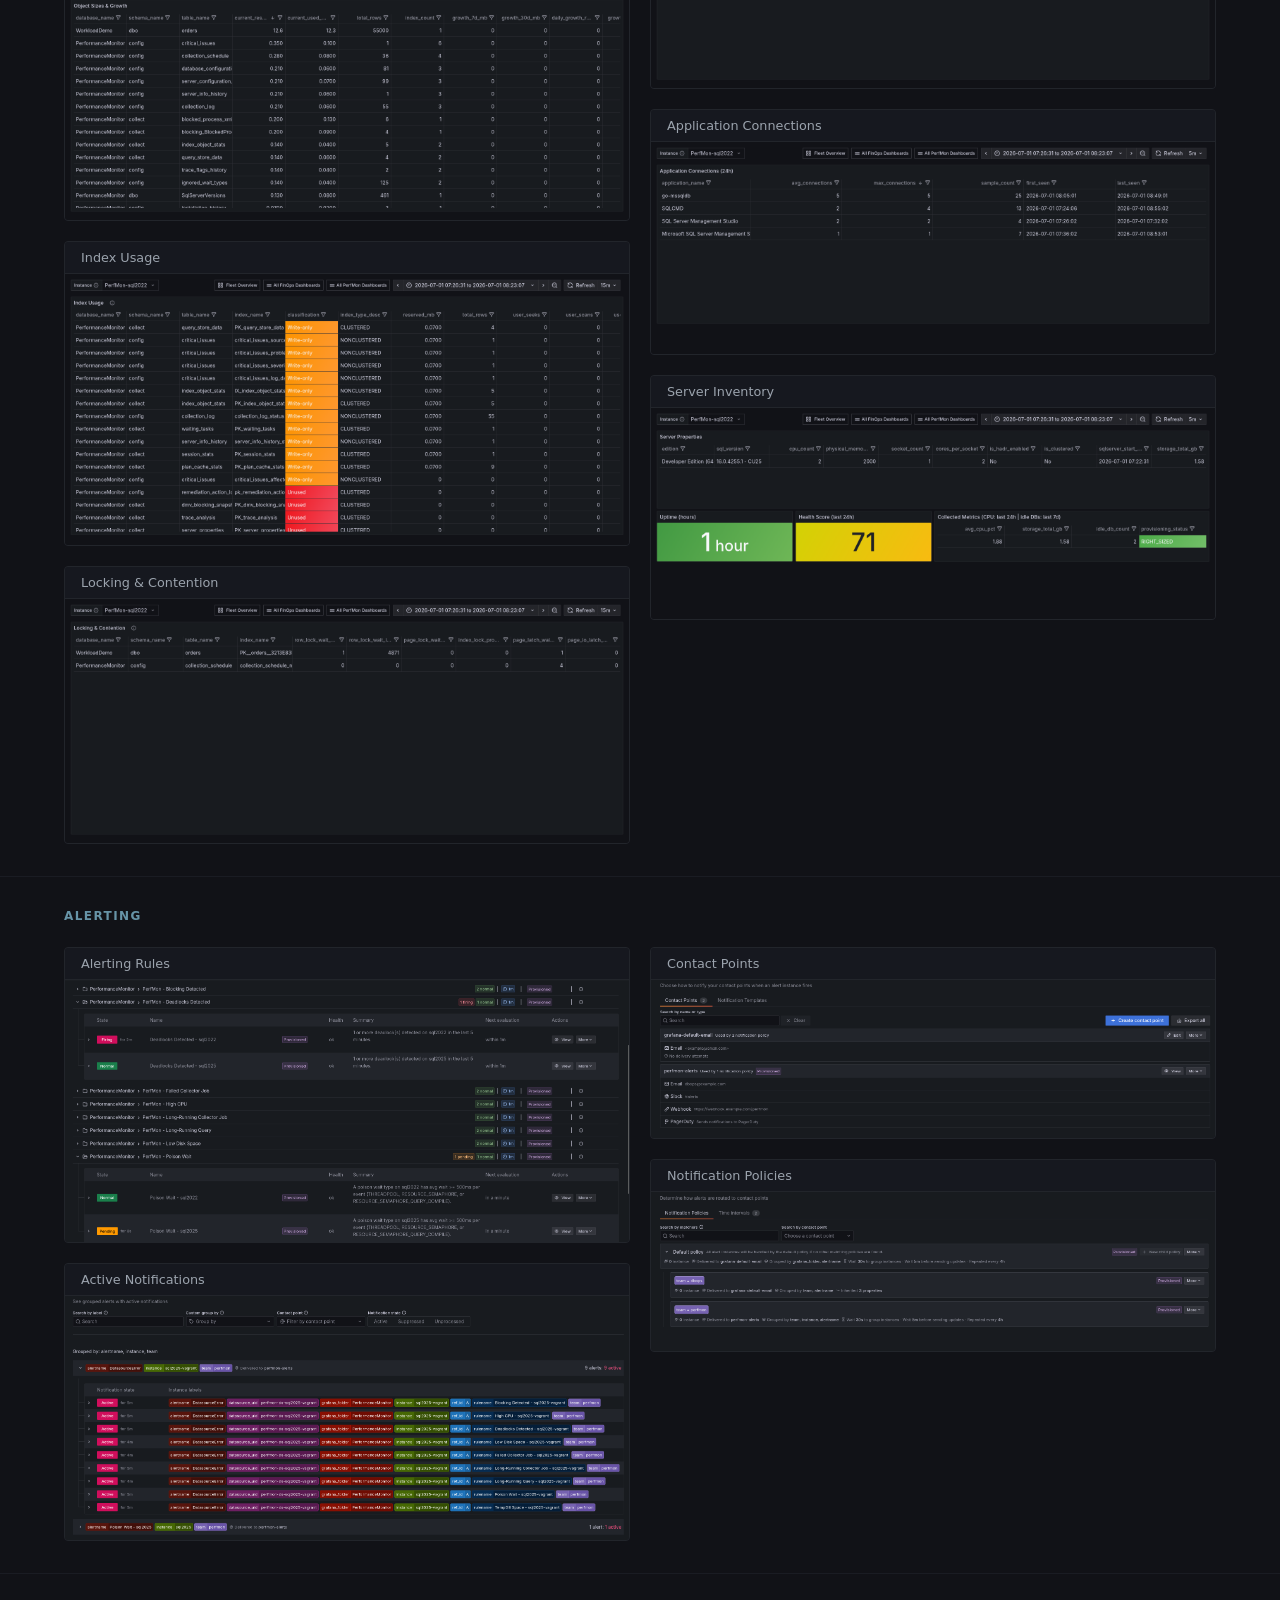
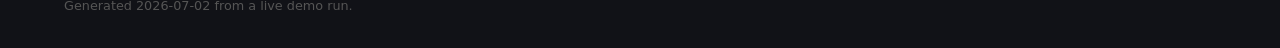
==== commit 5676b5d4: "gallery 2026-07-02 21:47:17" ====
--- a/index.html
+++ b/index.html
@@ -58,6 +58,6 @@
 </section>
 
 
-<footer>Generated 2026-07-01 from a live demo run.</footer>
+<footer>Generated 2026-07-02 from a live demo run.</footer>
 </body>
 </html>
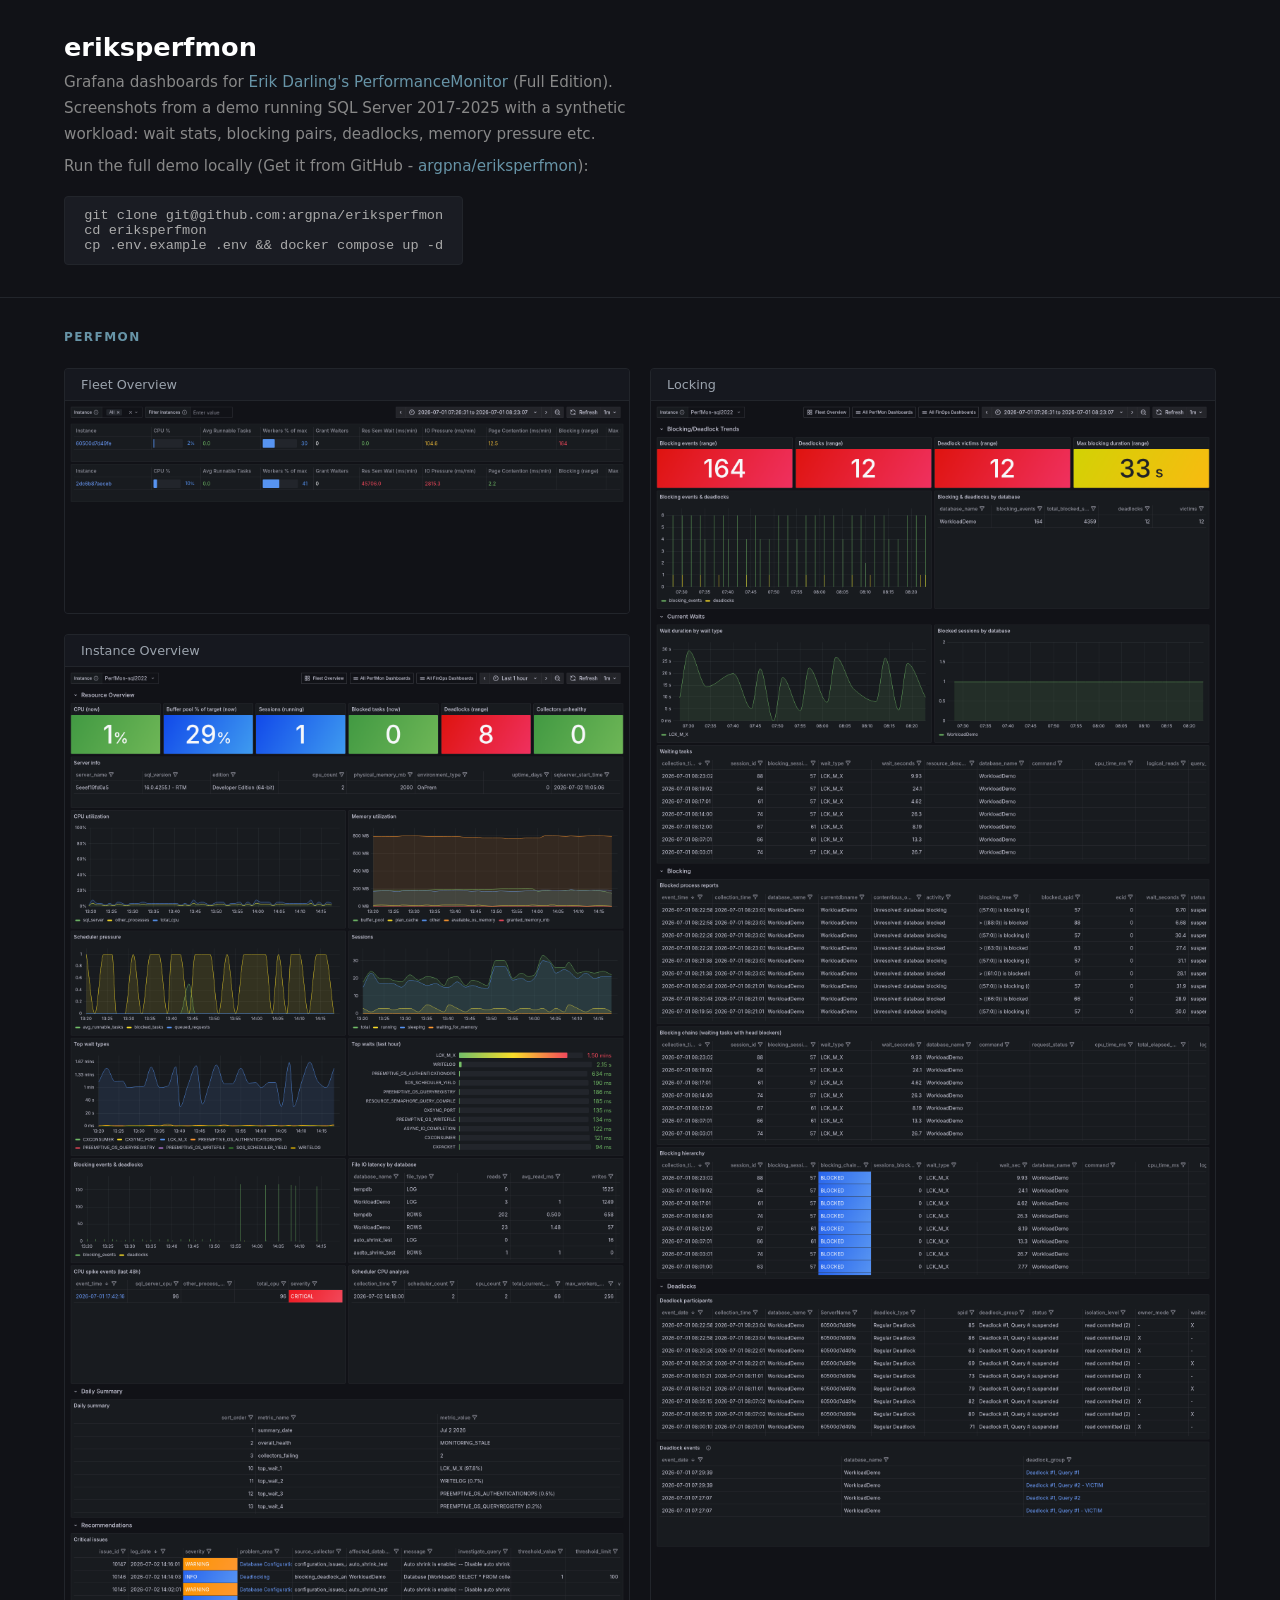
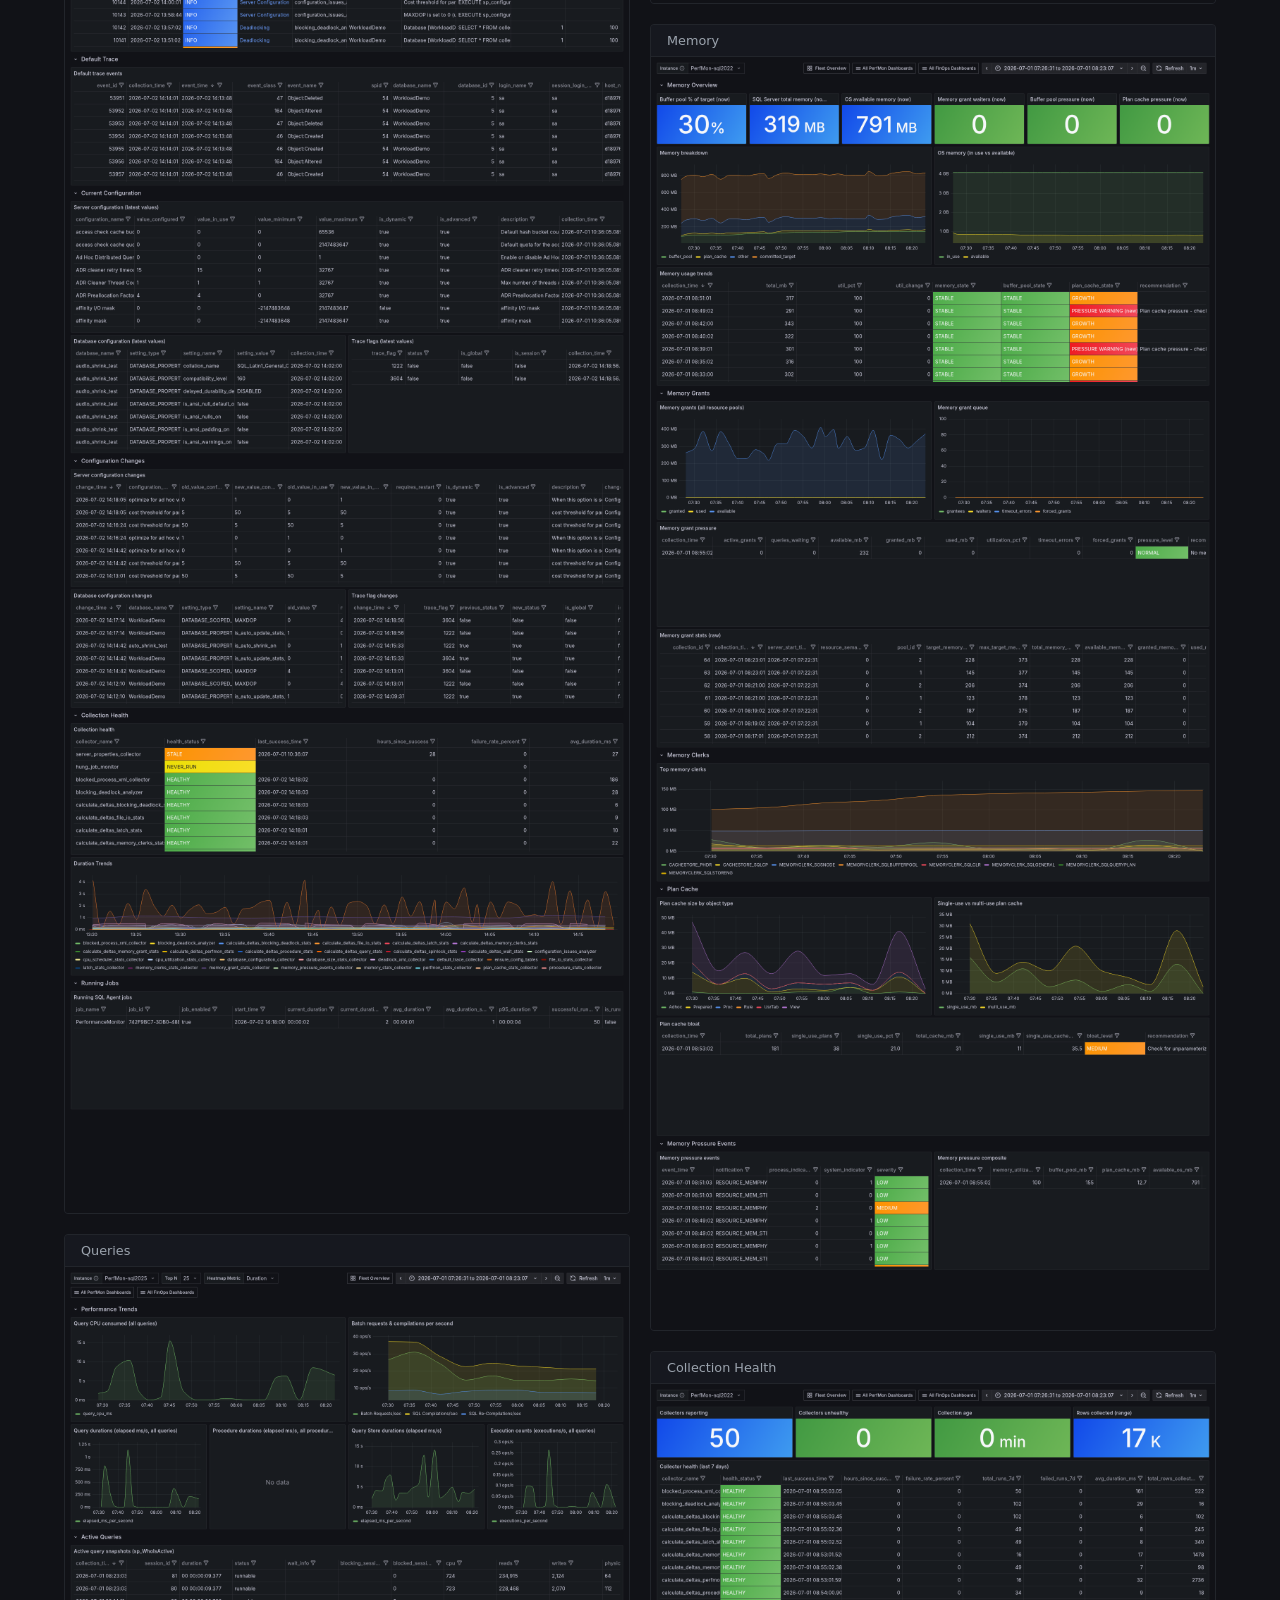
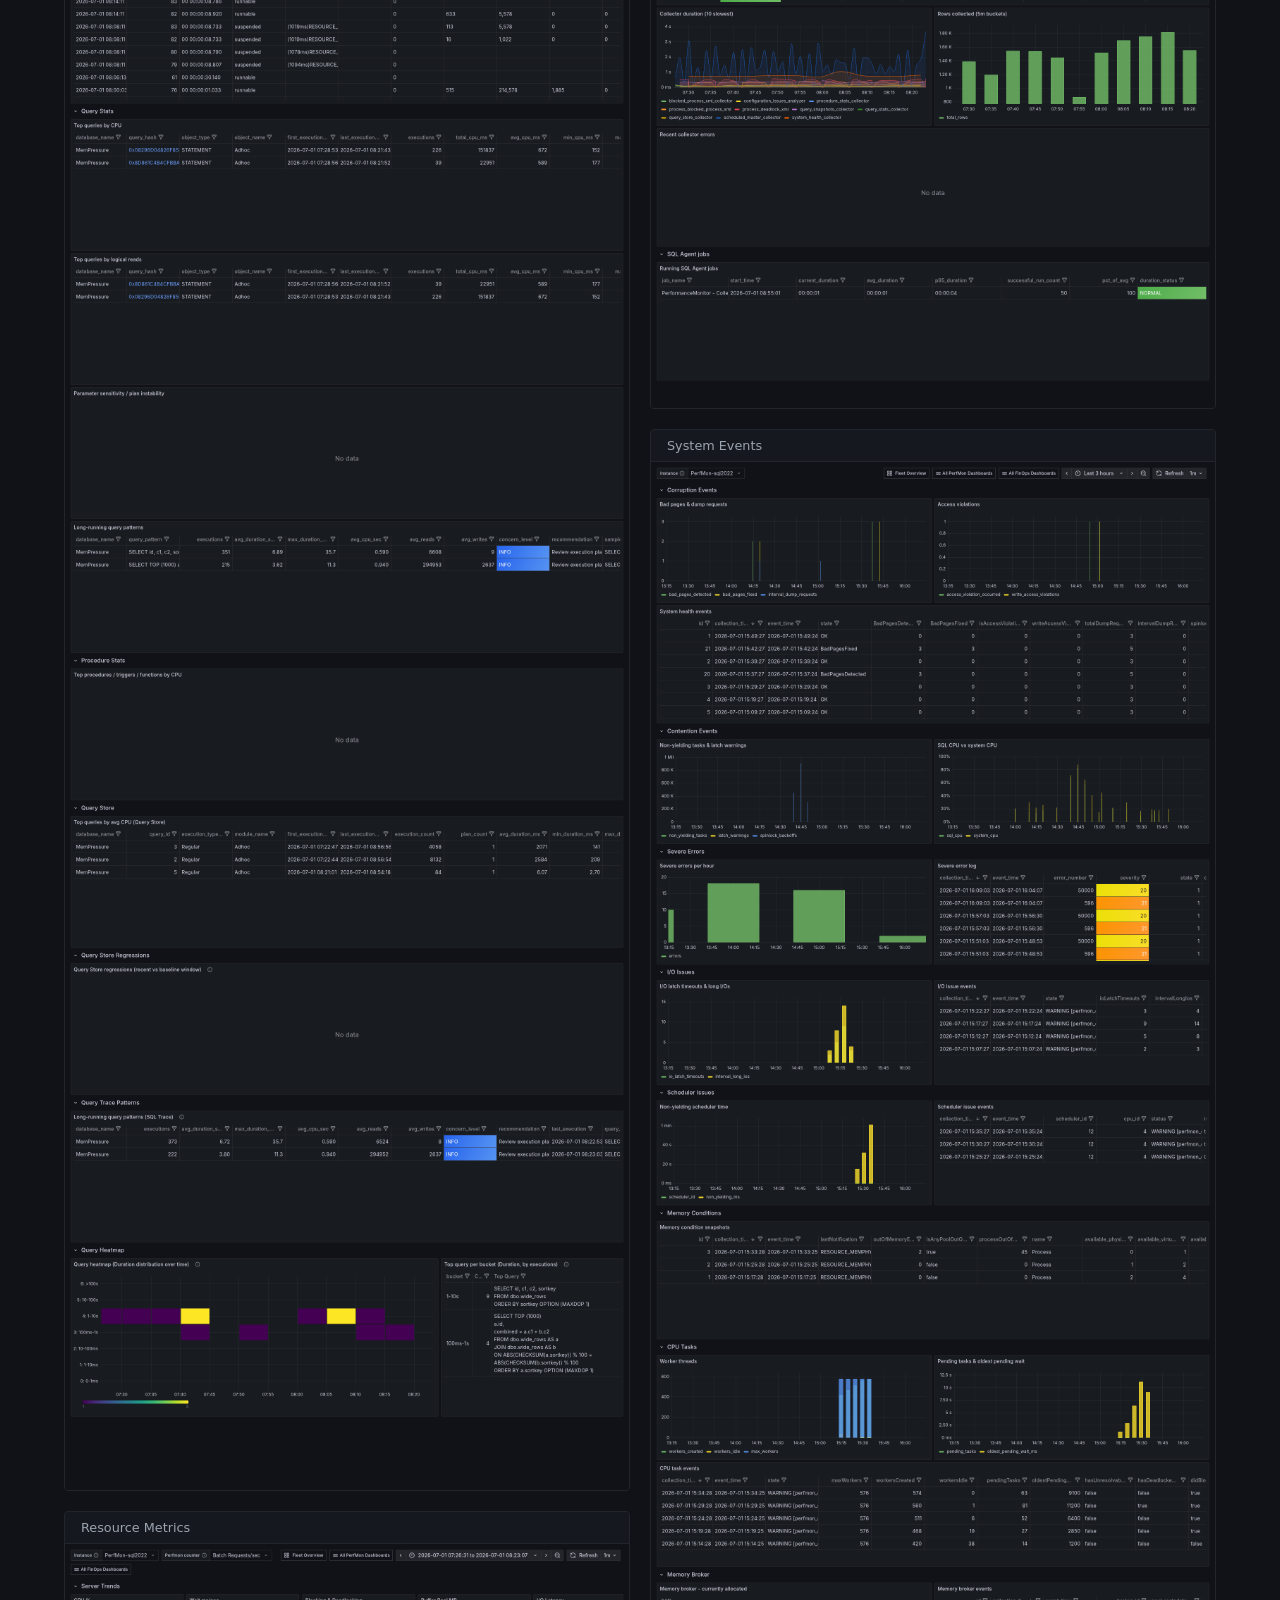
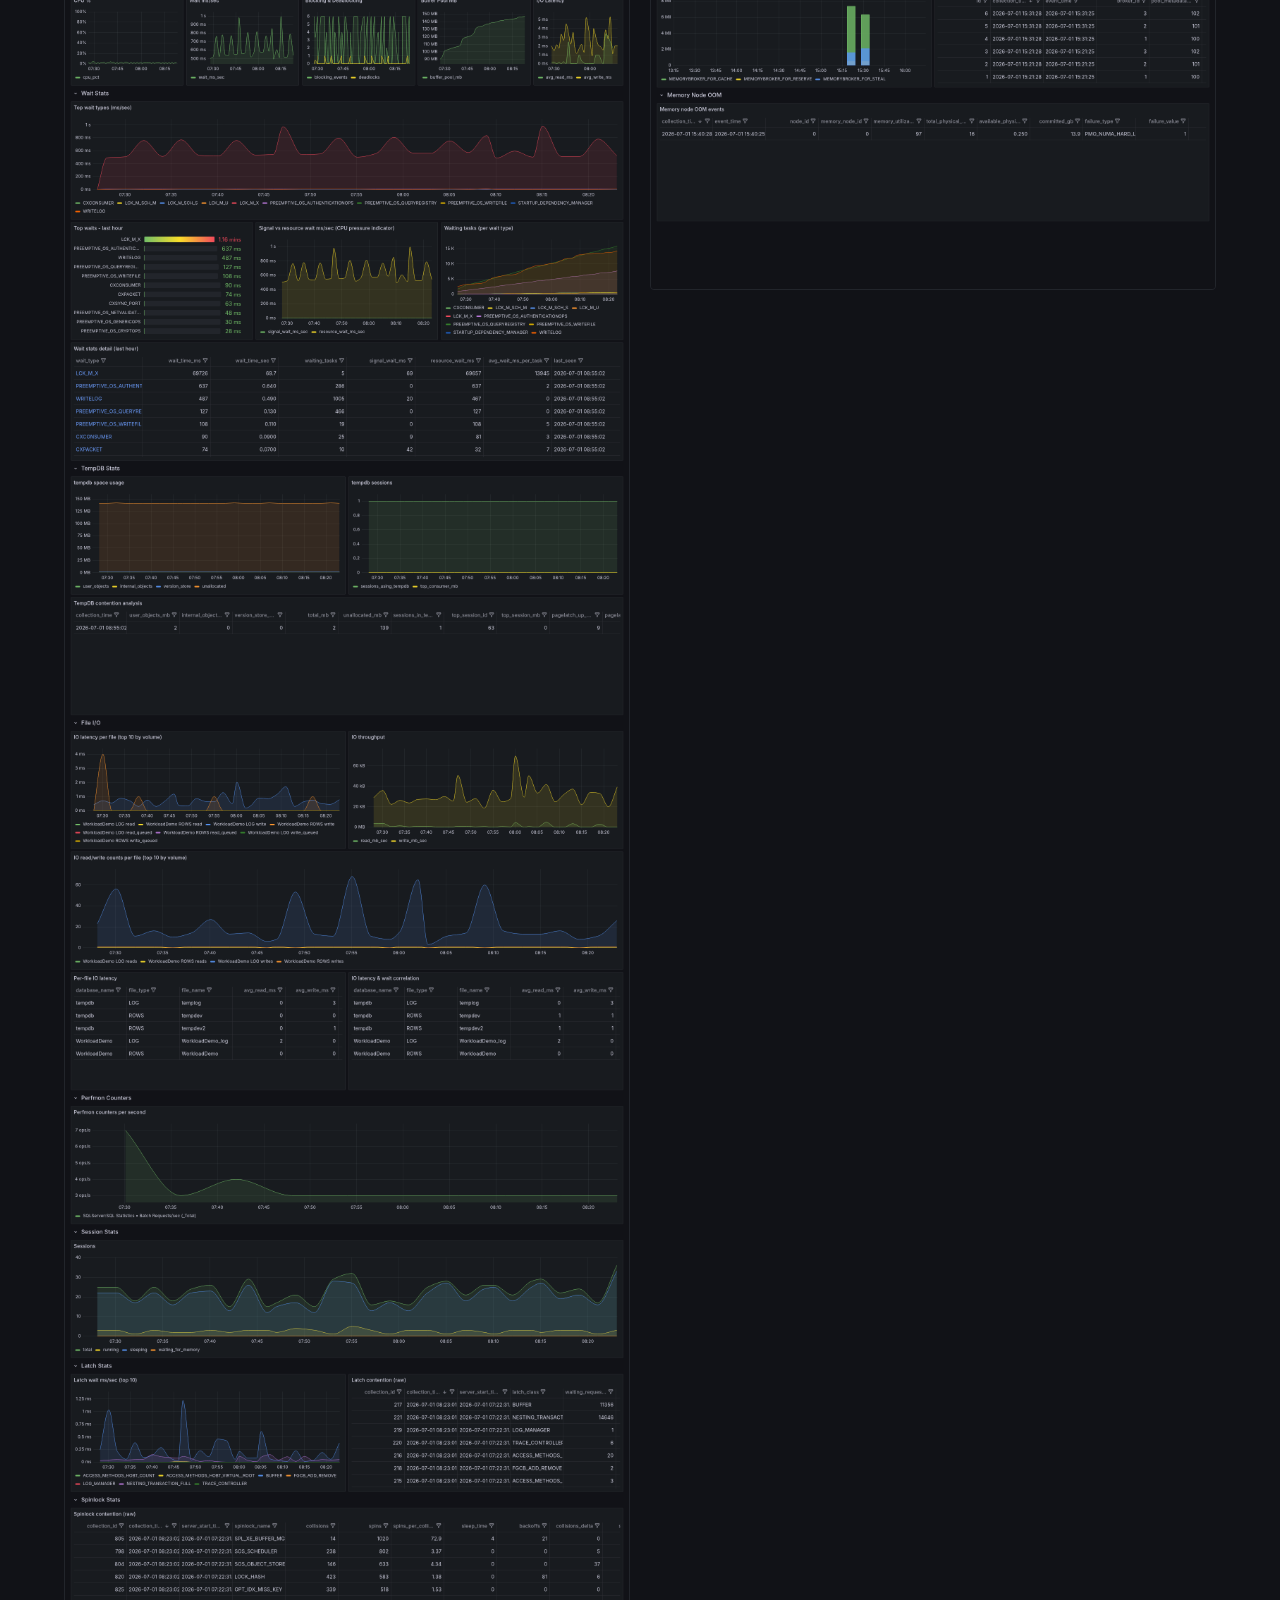
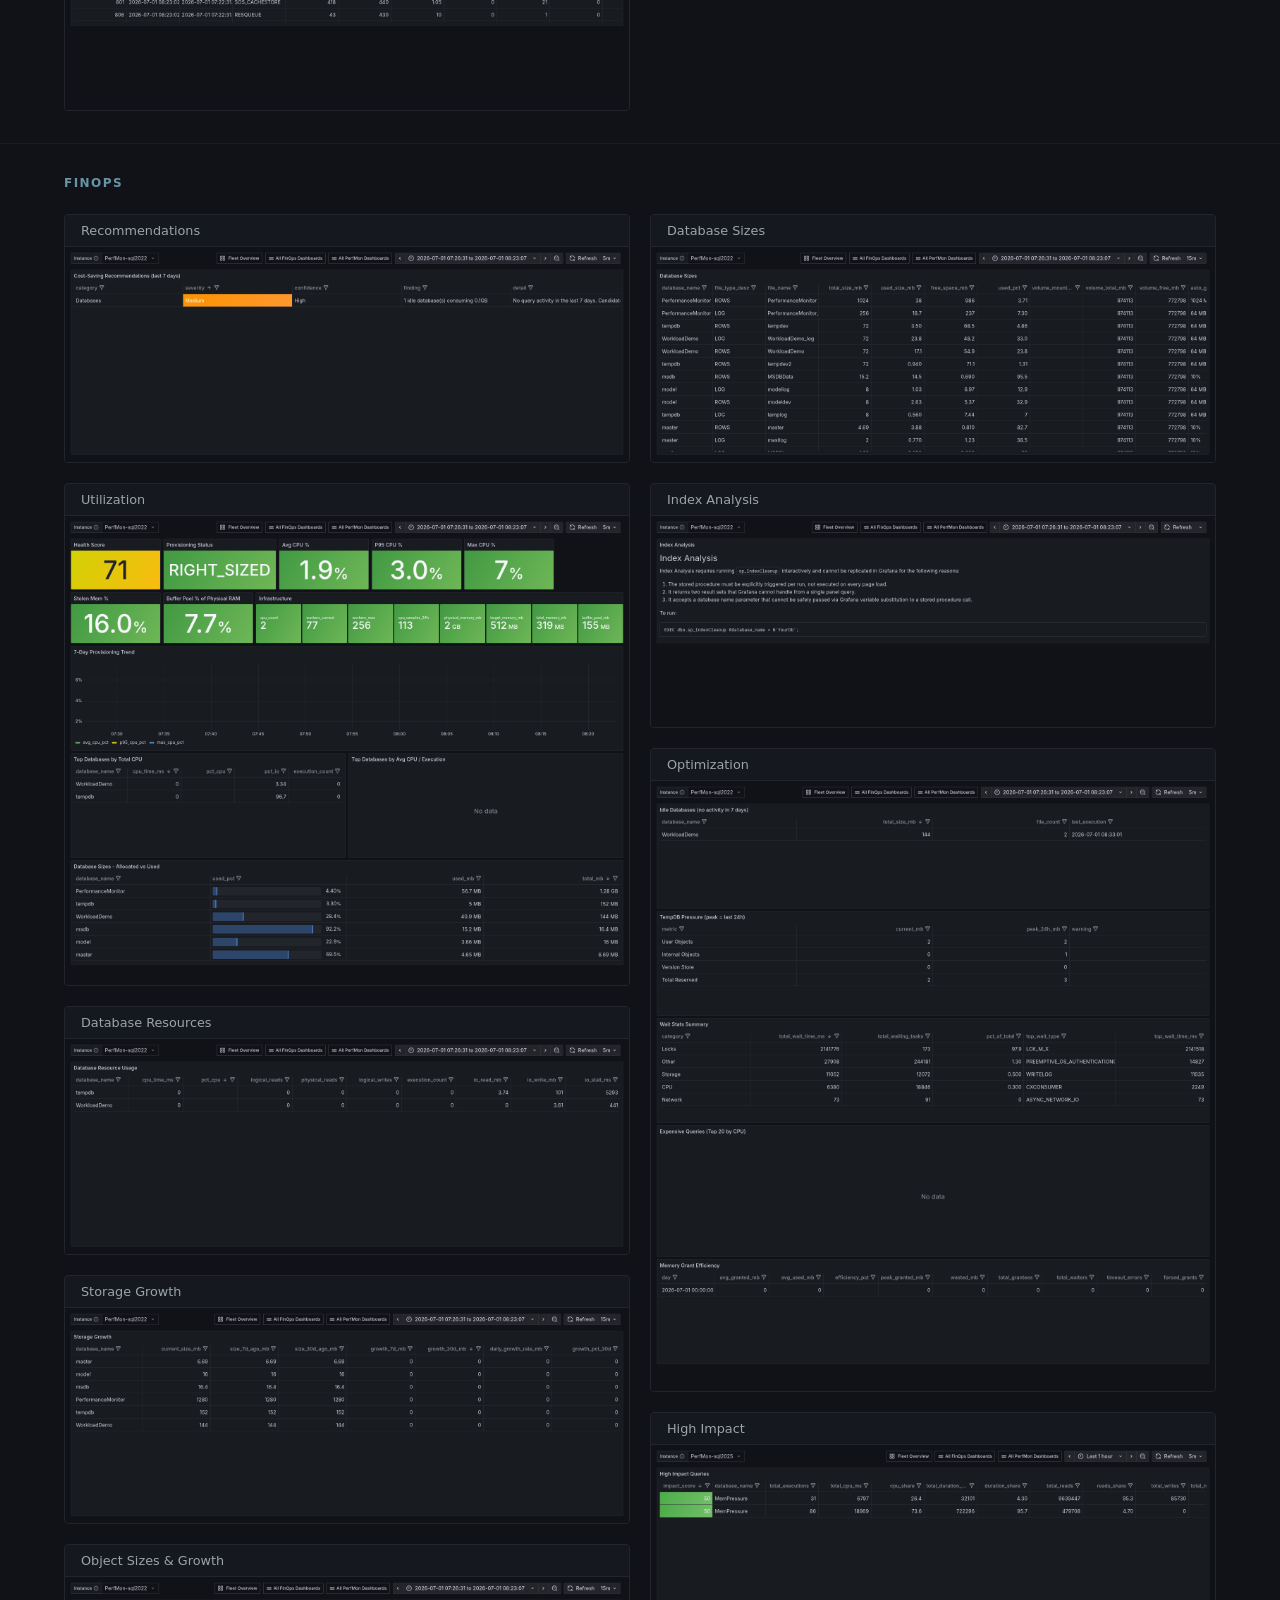
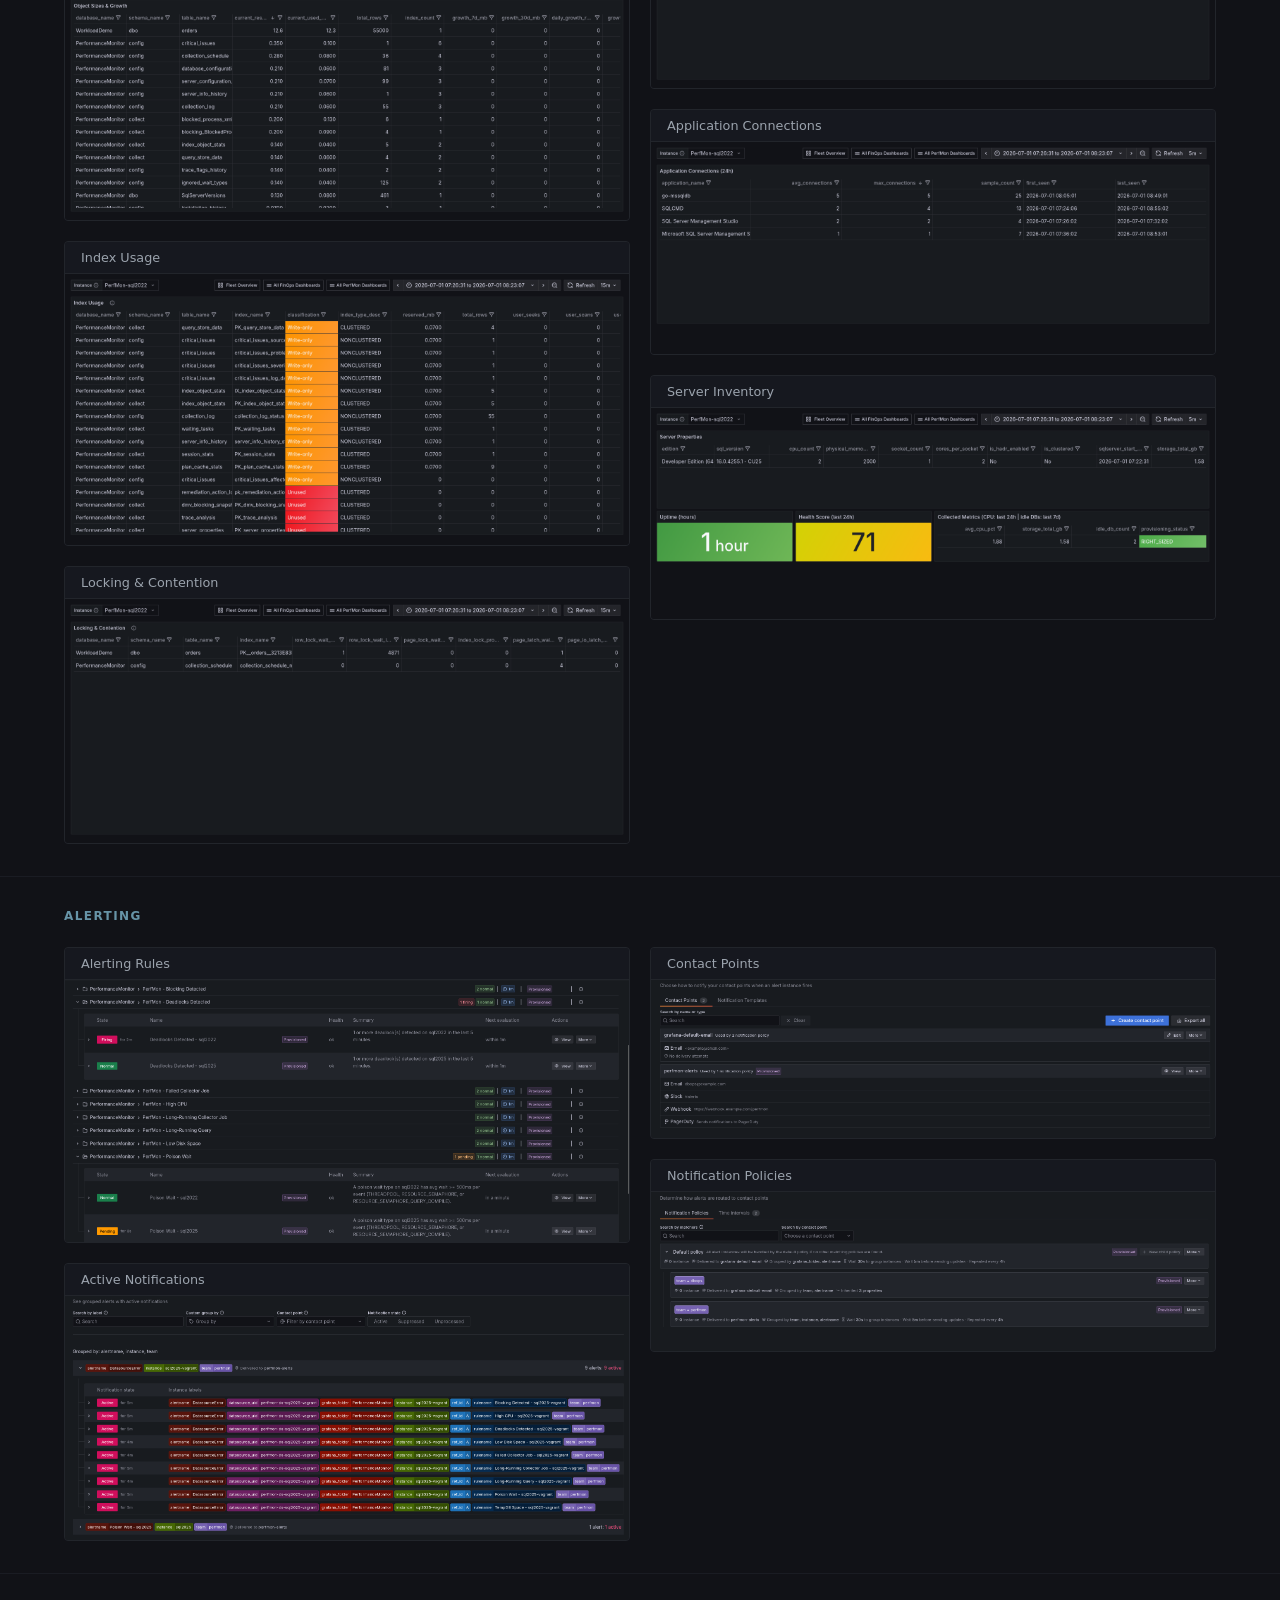
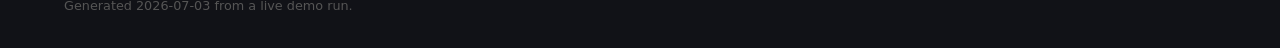
==== commit d7472aaf: "gallery 2026-07-03 12:17:00" ====
--- a/index.html
+++ b/index.html
@@ -58,6 +58,6 @@
 </section>
 
 
-<footer>Generated 2026-07-02 from a live demo run.</footer>
+<footer>Generated 2026-07-03 from a live demo run.</footer>
 </body>
 </html>
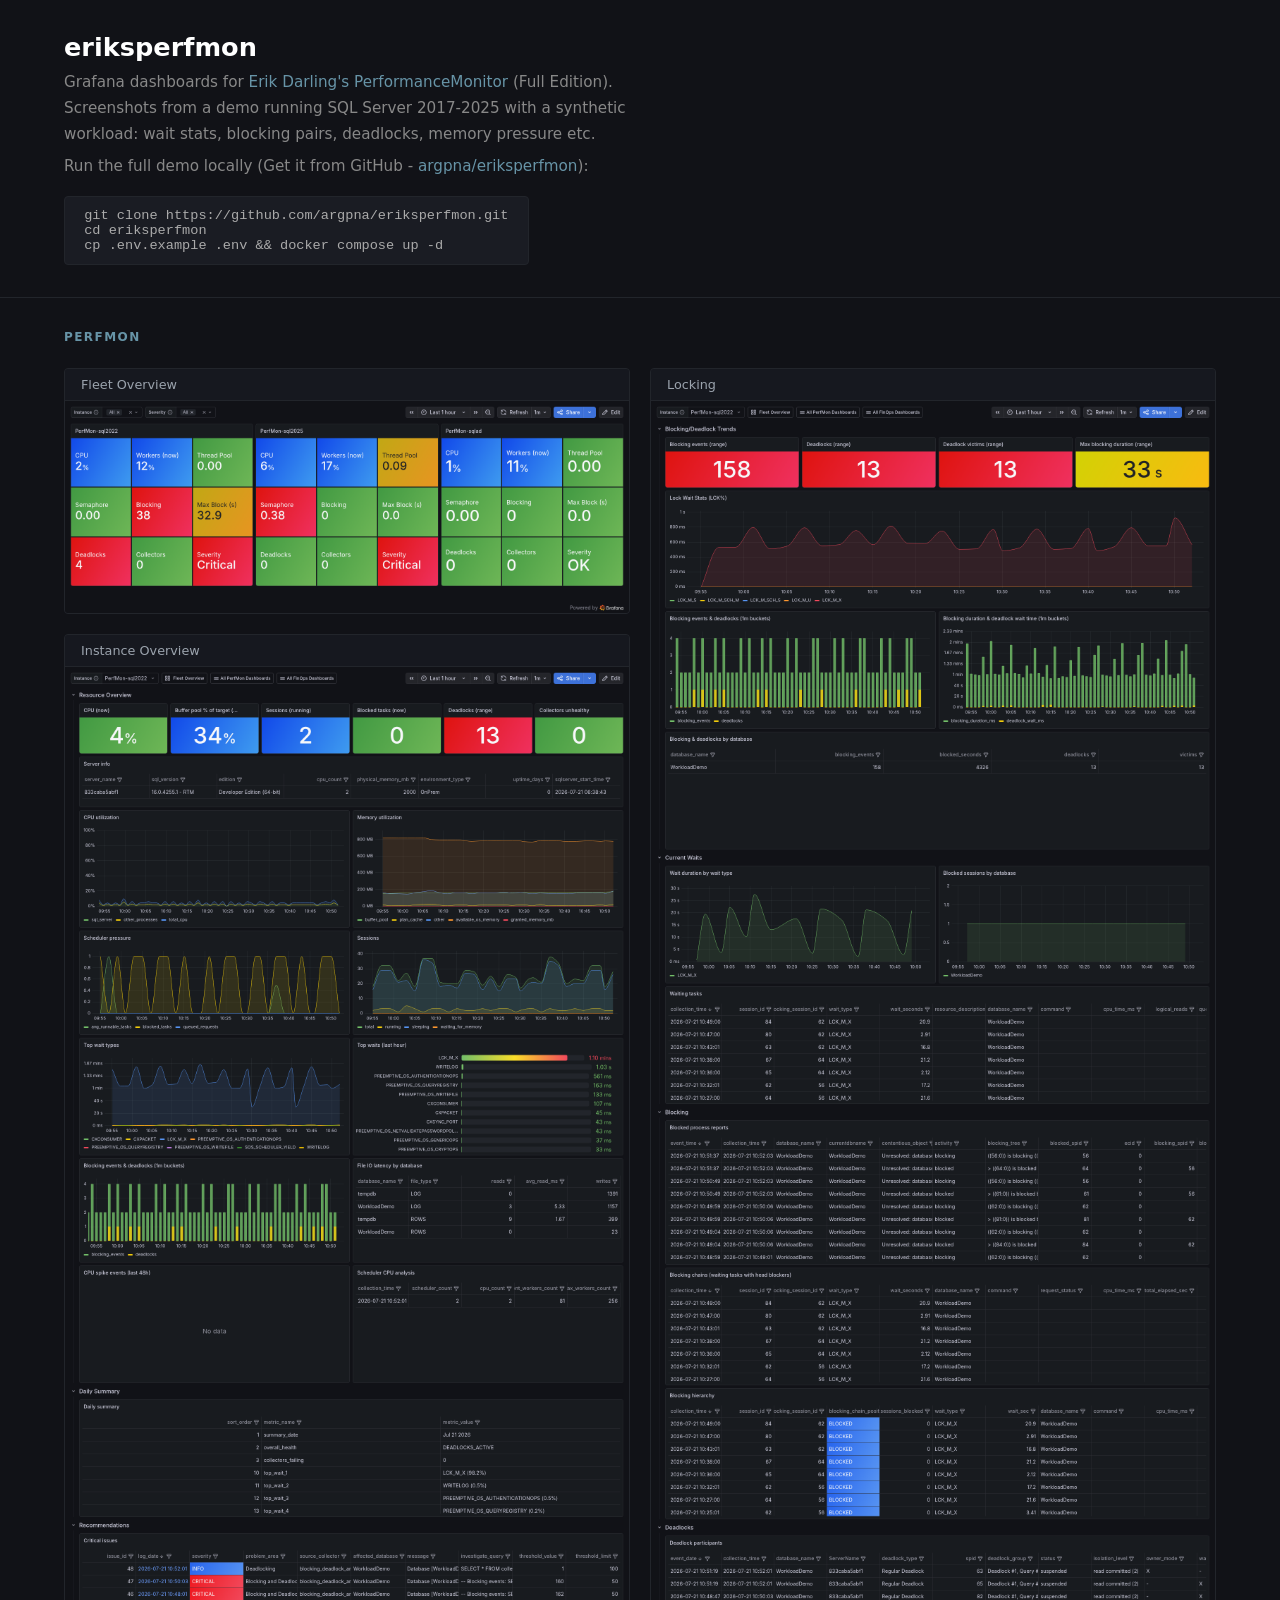
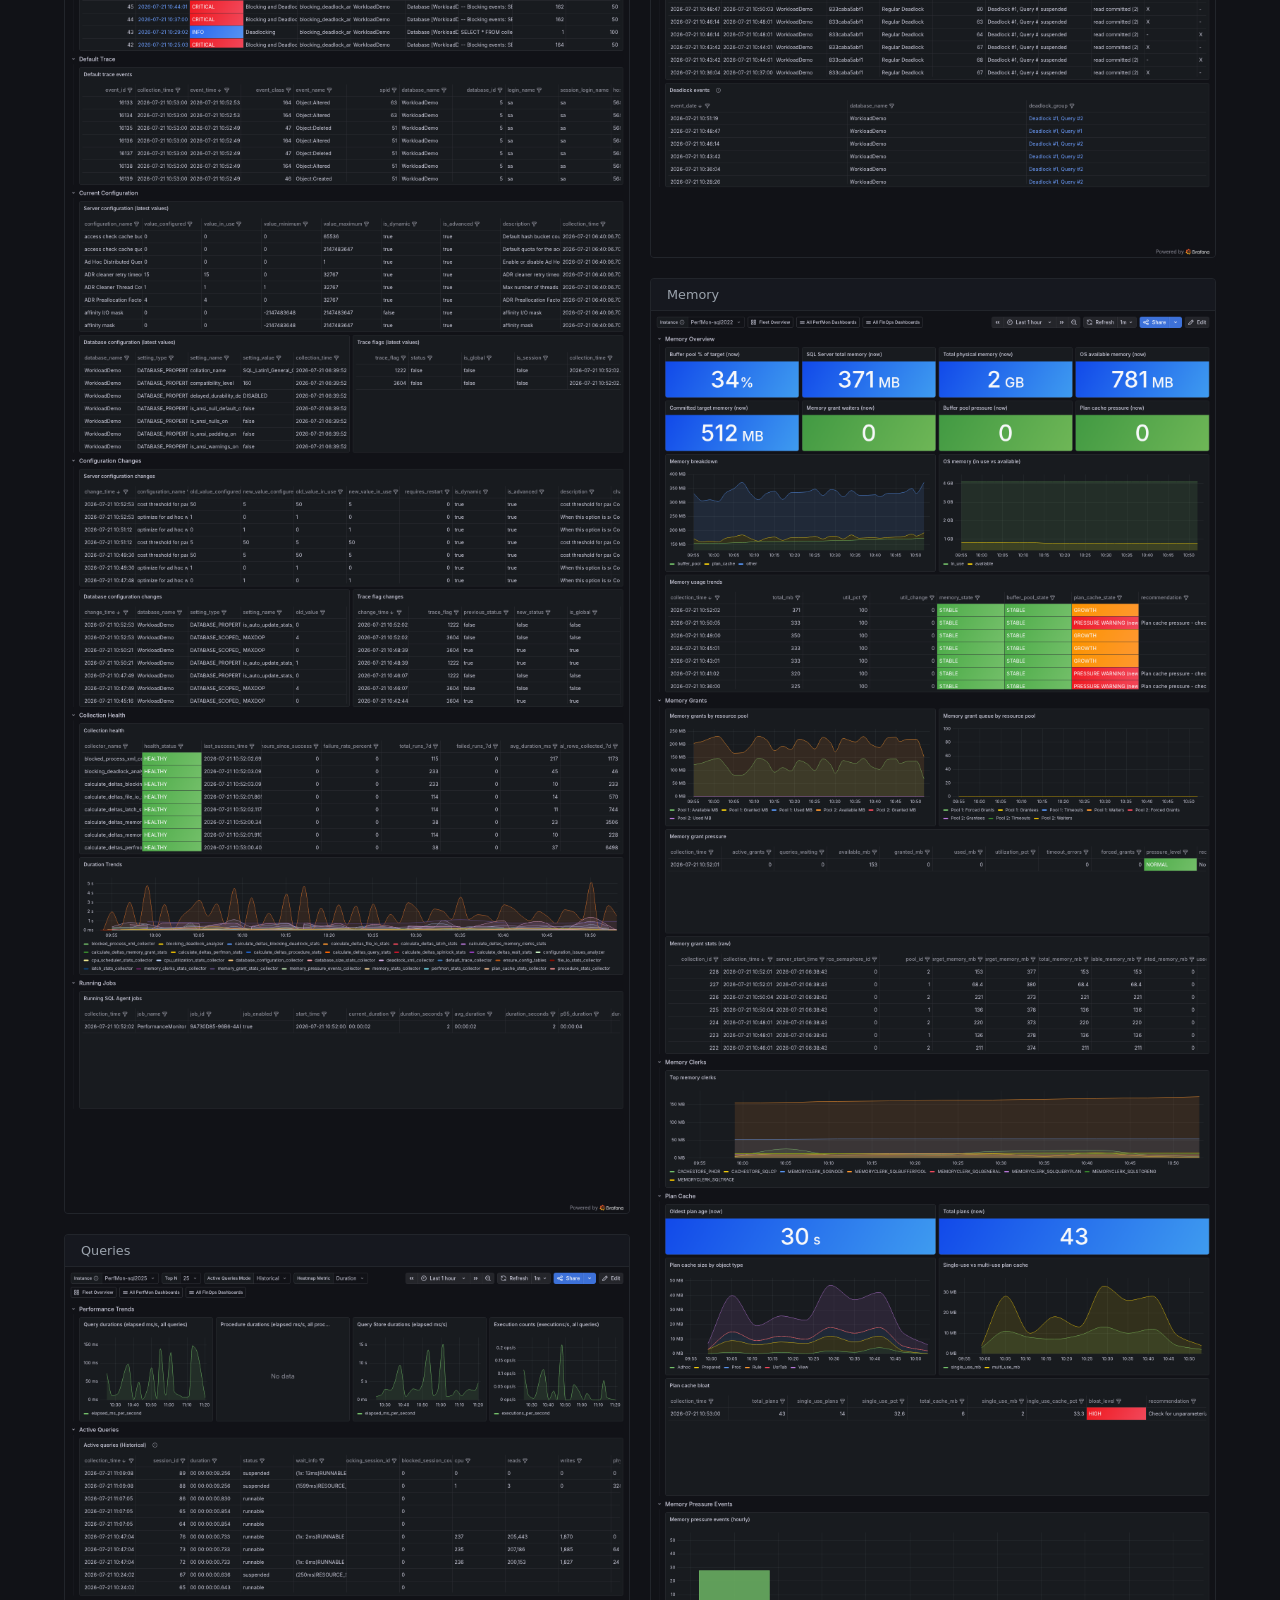
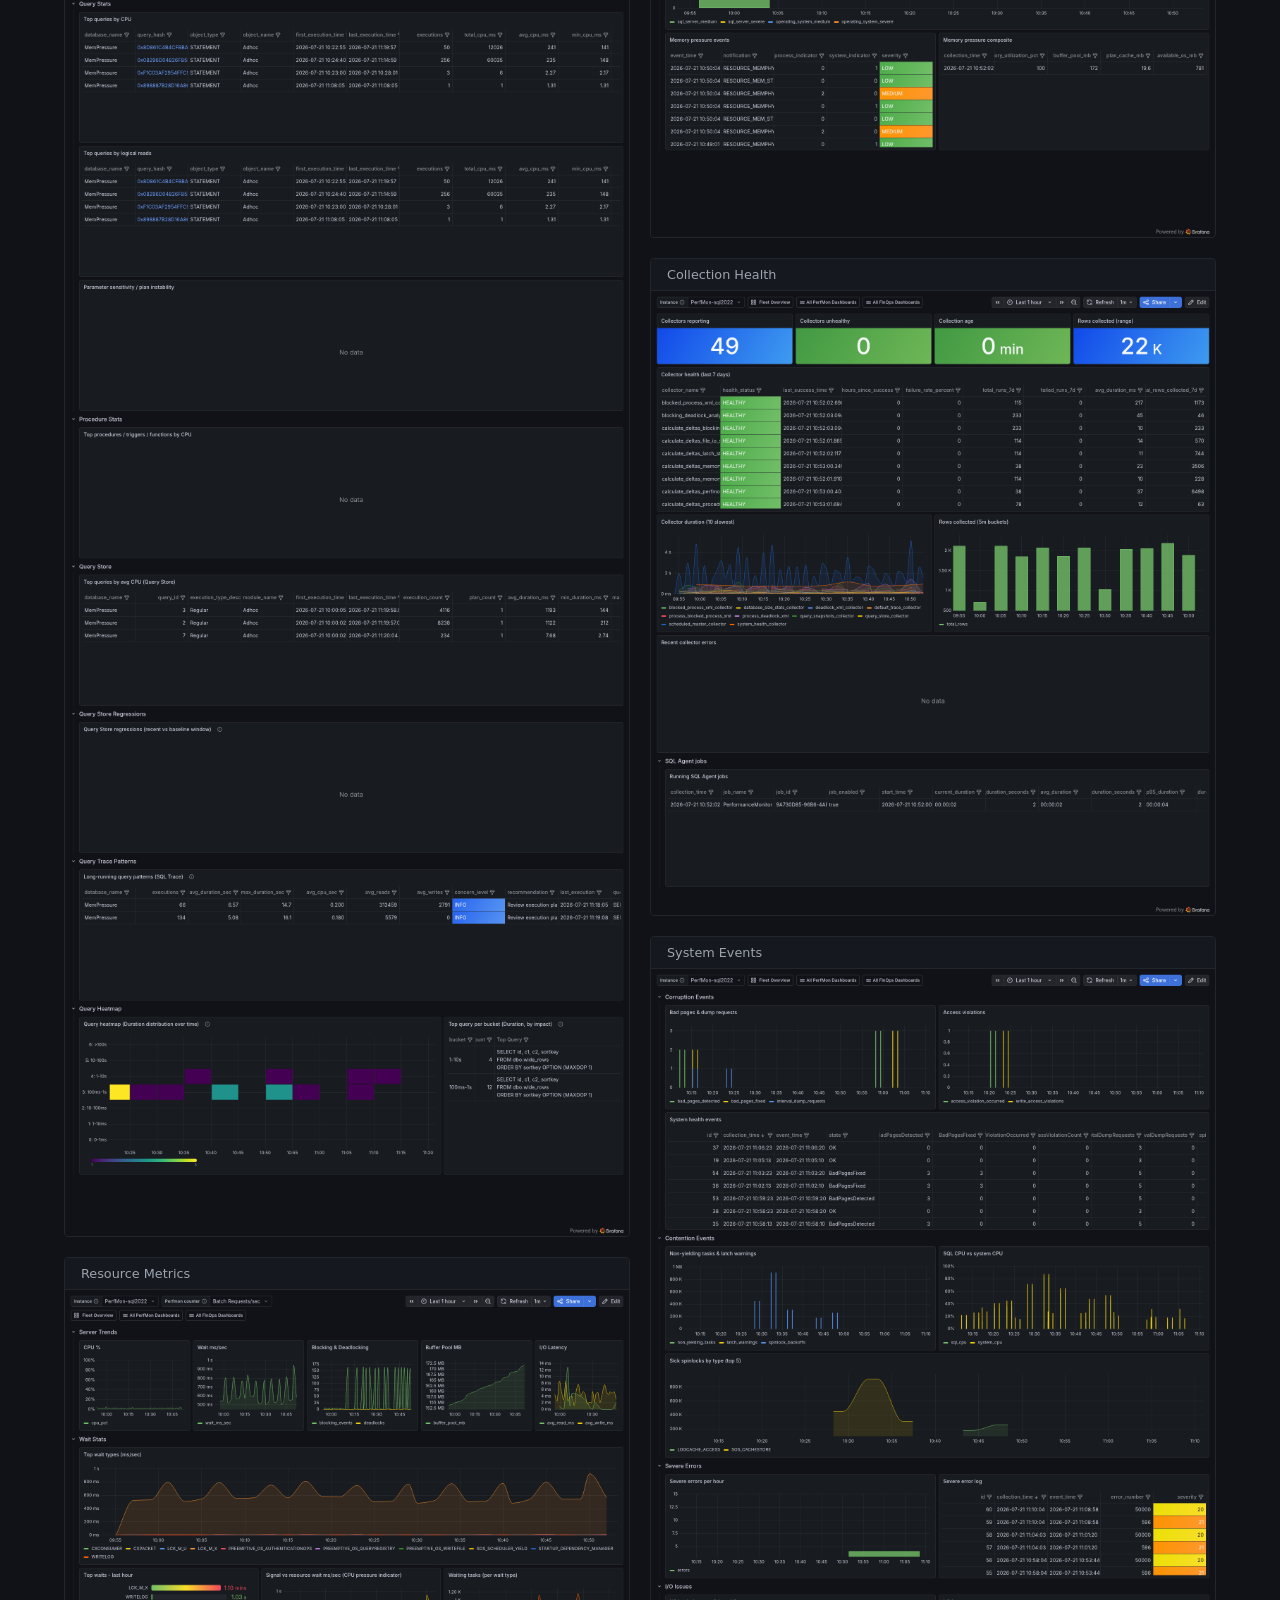
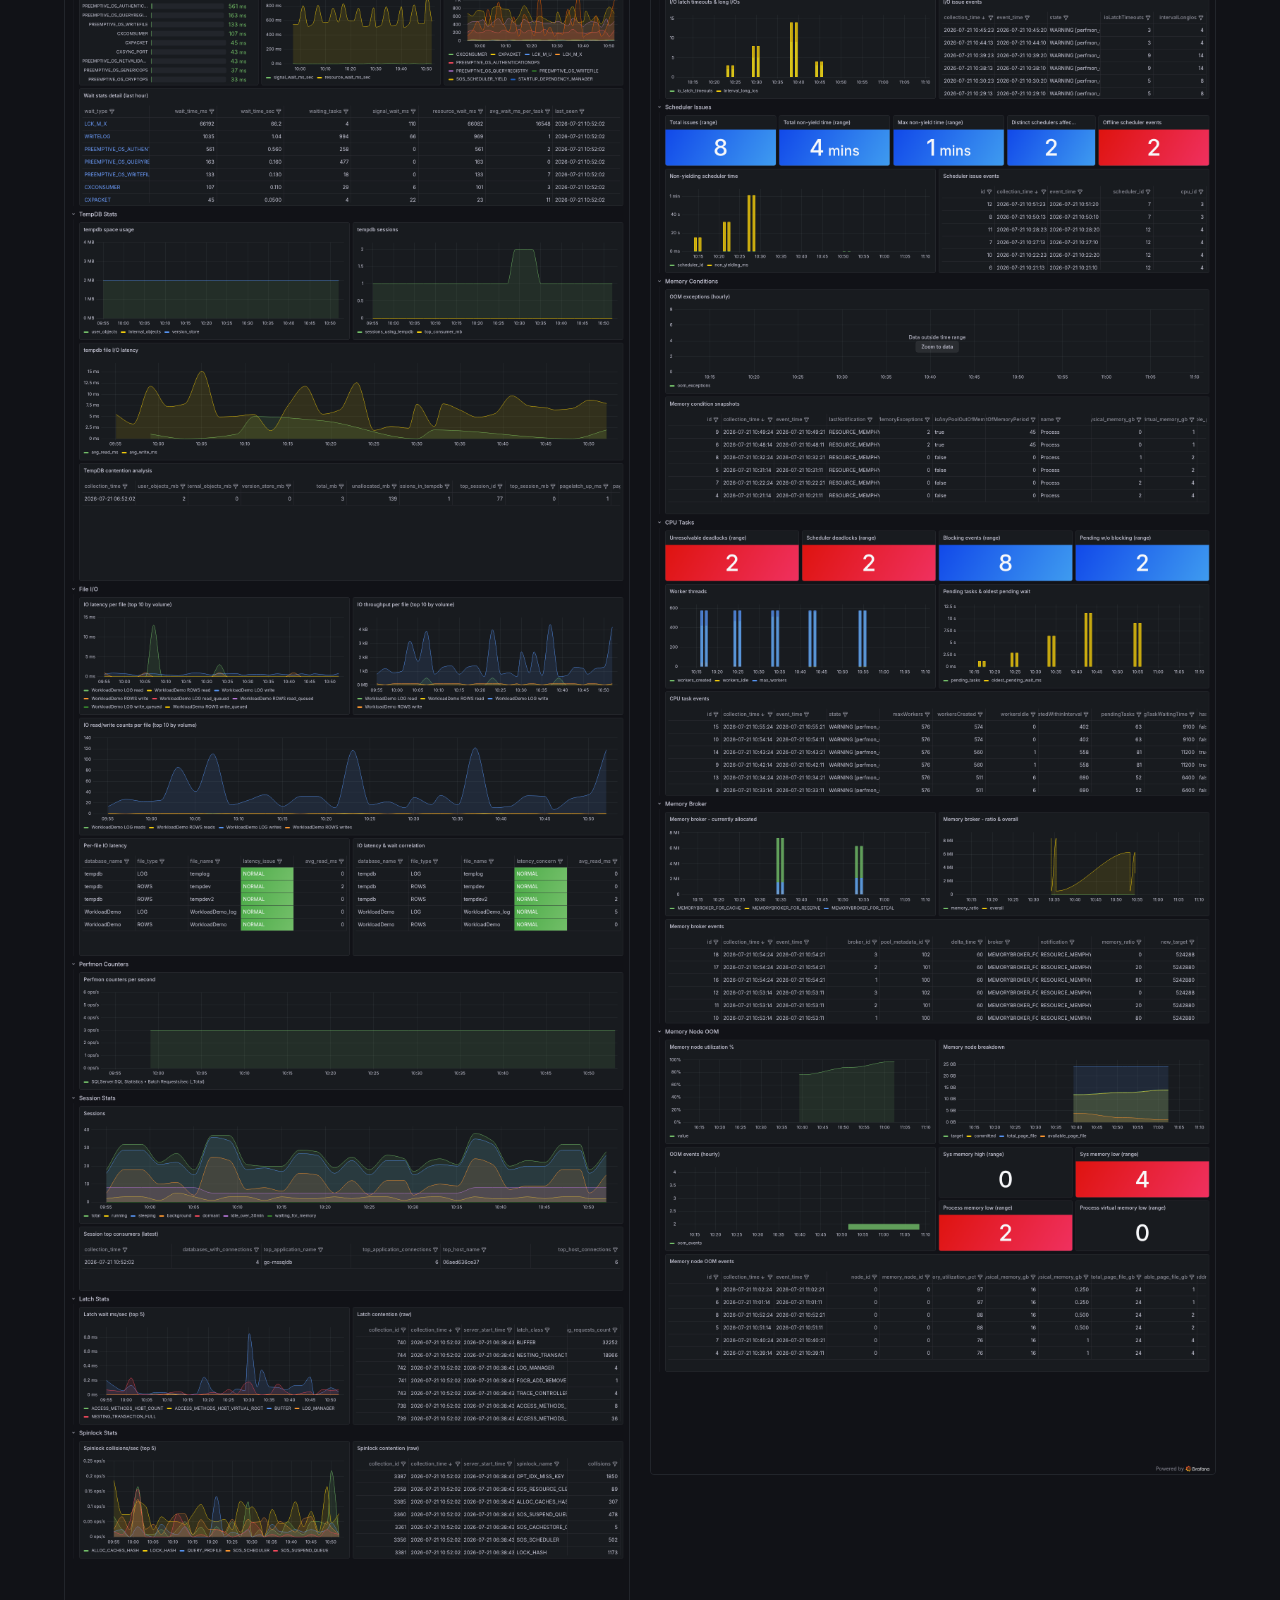
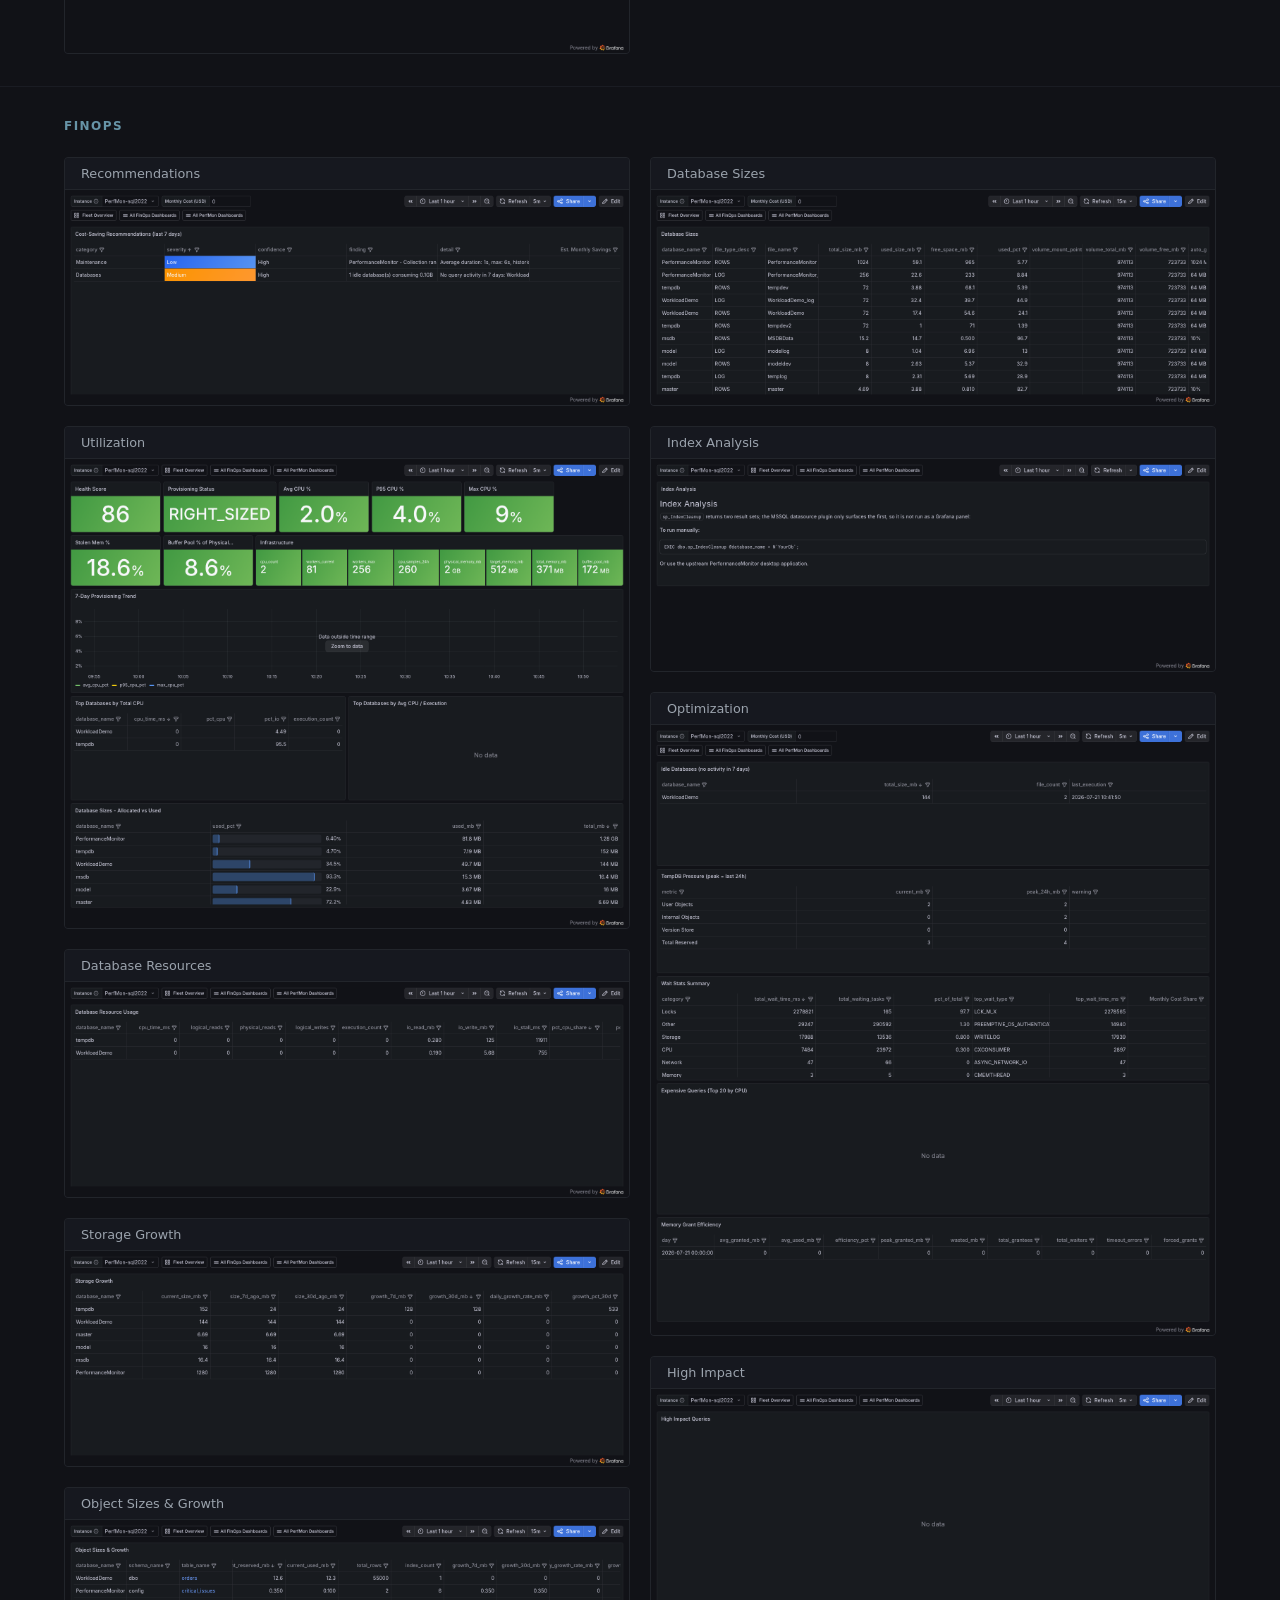
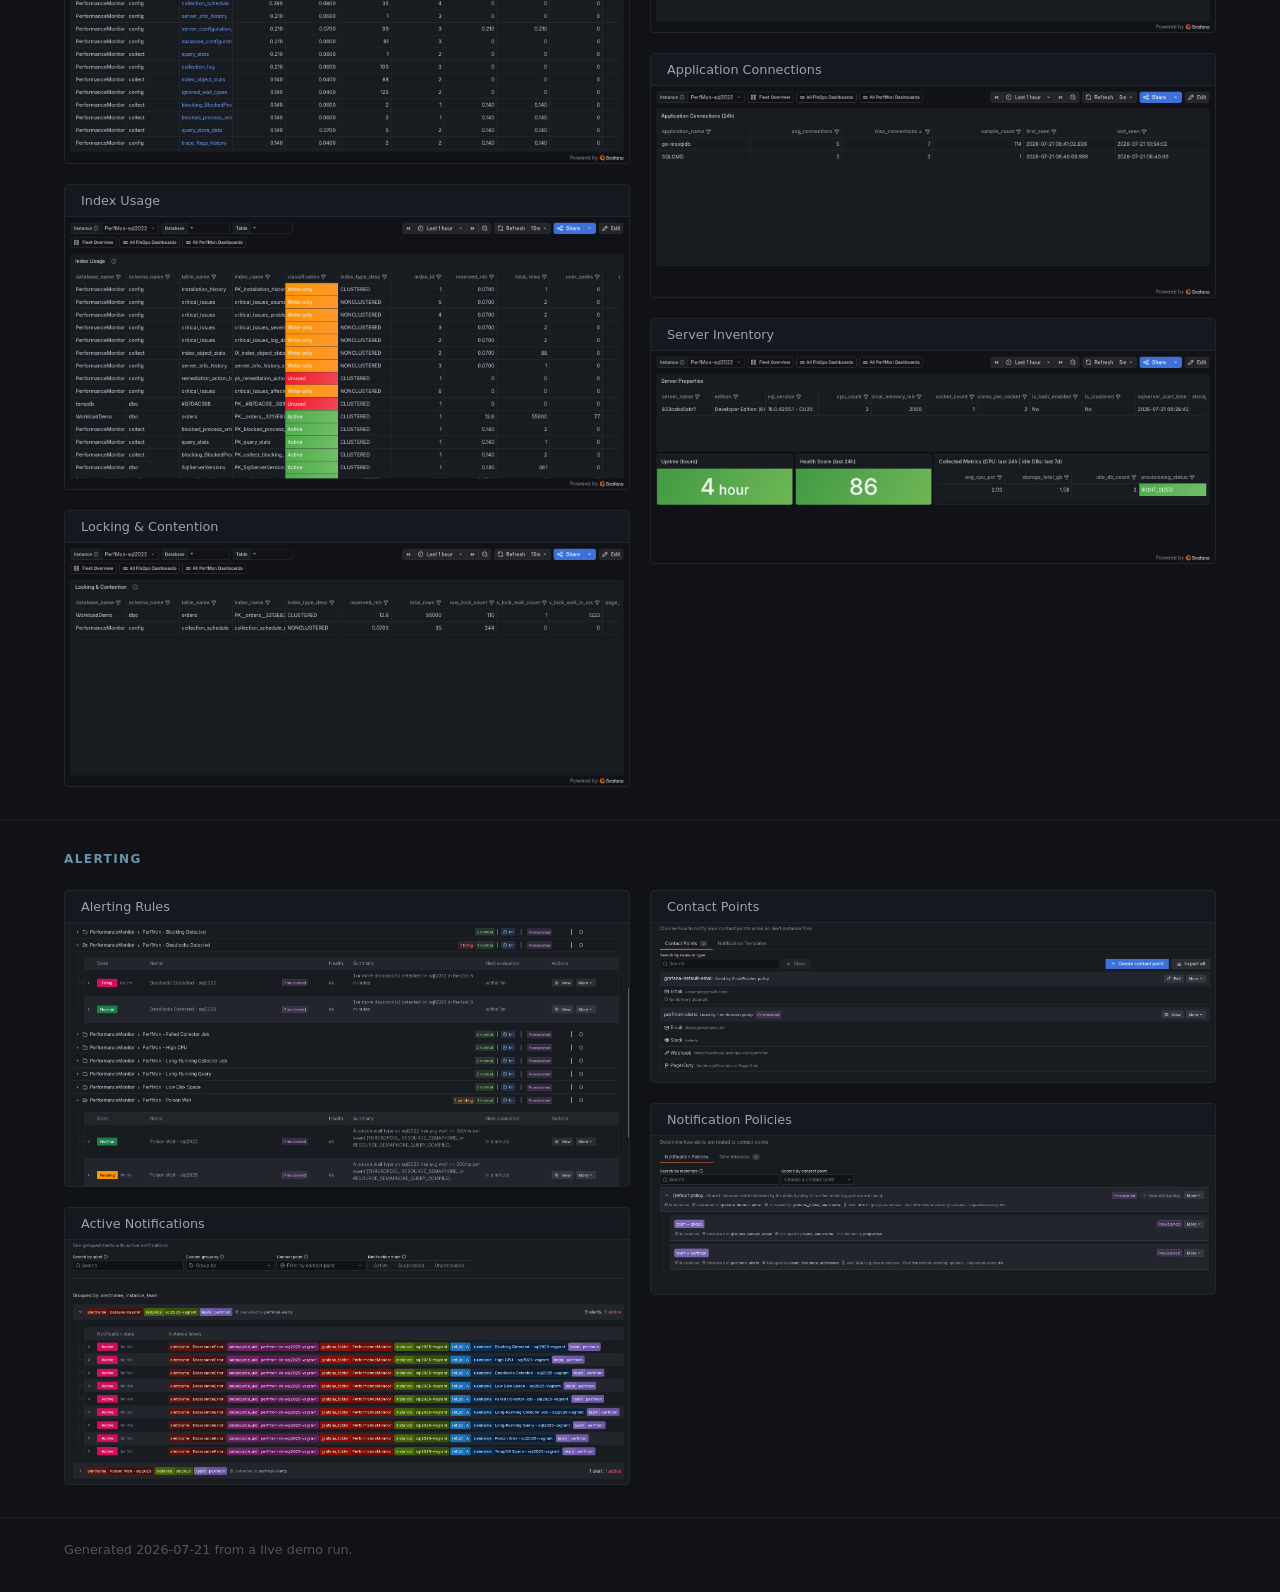
==== commit 560bf7c2: "gallery 2026-07-21 11:56:21" ====
--- a/index.html
+++ b/index.html
@@ -16,7 +16,7 @@
     synthetic workload: wait stats, blocking pairs, deadlocks, memory pressure etc.
   </p>
   <p>Run the full demo locally (Get it from GitHub - <a href="https://github.com/argpna/eriksperfmon">argpna/eriksperfmon</a>):</p>
-  <div class="howto">git clone git@github.com:argpna/eriksperfmon<br>cd eriksperfmon<br>cp .env.example .env &amp;&amp; docker compose up -d</div>
+  <div class="howto">git clone https://github.com/argpna/eriksperfmon.git<br>cd eriksperfmon<br>cp .env.example .env &amp;&amp; docker compose up -d</div>
 </header>
 
 <section>
@@ -58,6 +58,6 @@
 </section>
 
 
-<footer>Generated 2026-07-03 from a live demo run.</footer>
+<footer>Generated 2026-07-21 from a live demo run.</footer>
 </body>
 </html>
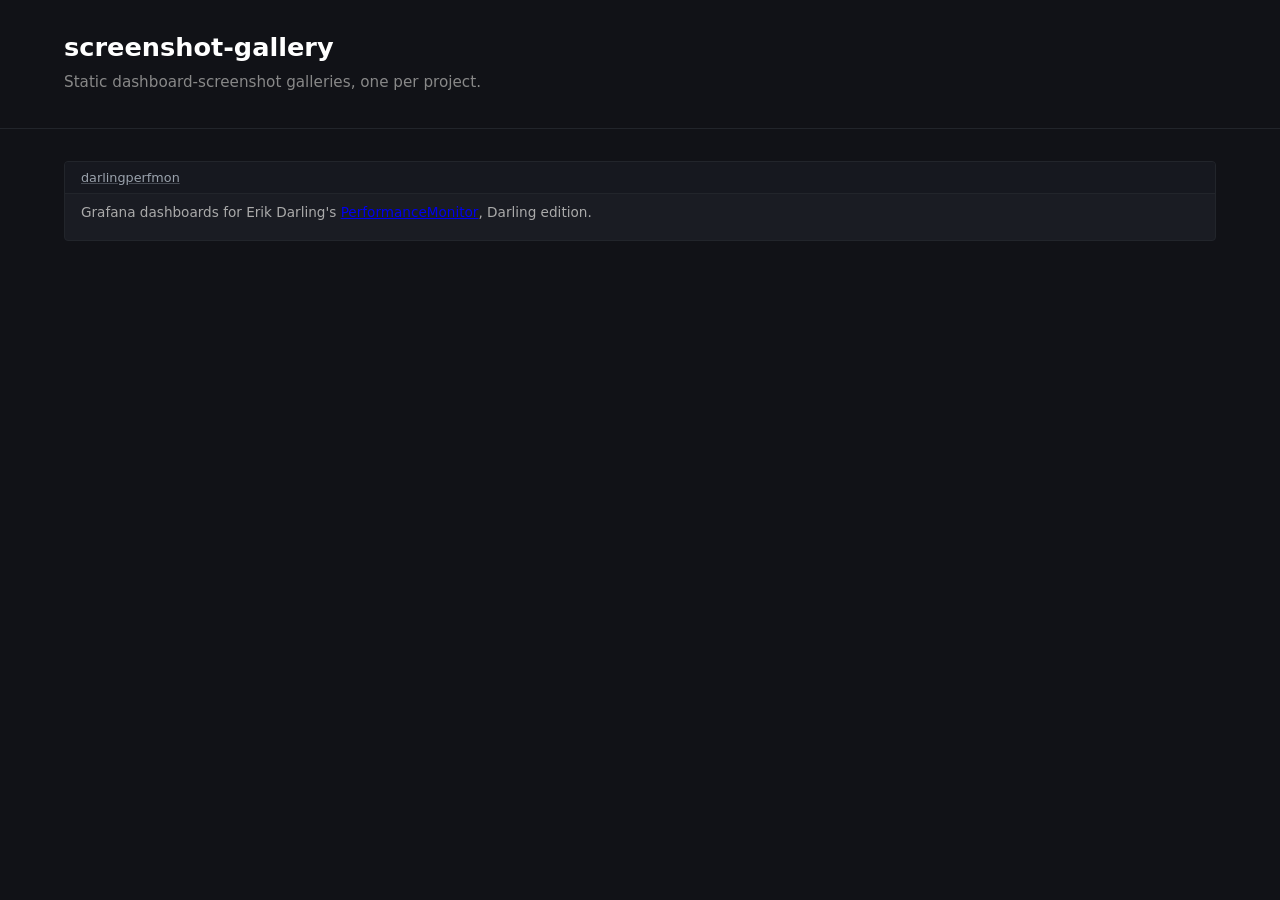
==== commit da2482ff: "gallery 2026-08-12 10:16:53" ====
--- a/index.html
+++ b/index.html
@@ -3,61 +3,16 @@
 <head>
 <meta charset="UTF-8">
 <meta name="viewport" content="width=device-width, initial-scale=1">
-<title>eriksperfmon - Dashboard Gallery</title>
+<title>screenshot-gallery</title>
 <link rel="stylesheet" href="style.css">
 </head>
 <body>
 <header>
-  <h1>eriksperfmon</h1>
-  <p>
-    Grafana dashboards for
-    <a href="https://github.com/erikdarlingdata/PerformanceMonitor">Erik Darling's PerformanceMonitor</a>
-    (Full Edition). Screenshots from a demo running SQL Server 2017-2025 with a
-    synthetic workload: wait stats, blocking pairs, deadlocks, memory pressure etc.
-  </p>
-  <p>Run the full demo locally (Get it from GitHub - <a href="https://github.com/argpna/eriksperfmon">argpna/eriksperfmon</a>):</p>
-  <div class="howto">git clone https://github.com/argpna/eriksperfmon.git<br>cd eriksperfmon<br>cp .env.example .env &amp;&amp; docker compose up -d</div>
+  <h1>screenshot-gallery</h1>
+  <p>Static dashboard-screenshot galleries, one per project.</p>
 </header>
 
-<section>
-<h2>PerfMon</h2>
-<div class="grid"><div class="card"><div class="card-title">Fleet Overview</div><img src="screenshots/perfmon-fleet.png" alt="Fleet Overview" loading="lazy"></div>
-<div class="card"><div class="card-title">Instance Overview</div><img src="screenshots/perfmon-instance.png" alt="Instance Overview" loading="lazy"></div>
-<div class="card"><div class="card-title">Queries</div><img src="screenshots/perfmon-queries.png" alt="Queries" loading="lazy"></div>
-<div class="card"><div class="card-title">Resource Metrics</div><img src="screenshots/perfmon-waits.png" alt="Resource Metrics" loading="lazy"></div>
-<div class="card"><div class="card-title">Locking</div><img src="screenshots/perfmon-blocking.png" alt="Locking" loading="lazy"></div>
-<div class="card"><div class="card-title">Memory</div><img src="screenshots/perfmon-memory.png" alt="Memory" loading="lazy"></div>
-<div class="card"><div class="card-title">Collection Health</div><img src="screenshots/perfmon-collection.png" alt="Collection Health" loading="lazy"></div>
-<div class="card"><div class="card-title">System Events</div><img src="screenshots/perfmon-system-events.png" alt="System Events" loading="lazy"></div>
-</div>
-</section>
-<section>
-<h2>FinOps</h2>
-<div class="grid"><div class="card"><div class="card-title">Recommendations</div><img src="screenshots/finops-recommendations.png" alt="Recommendations" loading="lazy"></div>
-<div class="card"><div class="card-title">Utilization</div><img src="screenshots/finops-utilization.png" alt="Utilization" loading="lazy"></div>
-<div class="card"><div class="card-title">Database Resources</div><img src="screenshots/finops-database-resources.png" alt="Database Resources" loading="lazy"></div>
-<div class="card"><div class="card-title">Storage Growth</div><img src="screenshots/finops-storage-growth.png" alt="Storage Growth" loading="lazy"></div>
-<div class="card"><div class="card-title">Object Sizes & Growth</div><img src="screenshots/finops-object-sizes.png" alt="Object Sizes & Growth" loading="lazy"></div>
-<div class="card"><div class="card-title">Index Usage</div><img src="screenshots/finops-index-usage.png" alt="Index Usage" loading="lazy"></div>
-<div class="card"><div class="card-title">Locking & Contention</div><img src="screenshots/finops-locking.png" alt="Locking & Contention" loading="lazy"></div>
-<div class="card"><div class="card-title">Database Sizes</div><img src="screenshots/finops-database-sizes.png" alt="Database Sizes" loading="lazy"></div>
-<div class="card"><div class="card-title">Index Analysis</div><img src="screenshots/finops-index-analysis.png" alt="Index Analysis" loading="lazy"></div>
-<div class="card"><div class="card-title">Optimization</div><img src="screenshots/finops-optimization.png" alt="Optimization" loading="lazy"></div>
-<div class="card"><div class="card-title">High Impact</div><img src="screenshots/finops-high-impact.png" alt="High Impact" loading="lazy"></div>
-<div class="card"><div class="card-title">Application Connections</div><img src="screenshots/finops-application-connections.png" alt="Application Connections" loading="lazy"></div>
-<div class="card"><div class="card-title">Server Inventory</div><img src="screenshots/finops-server-inventory.png" alt="Server Inventory" loading="lazy"></div>
-</div>
-</section>
-<section>
-<h2>Alerting</h2>
-<div class="grid"><div class="card"><div class="card-title">Alerting Rules</div><img src="screenshots/page-alert-rules.png" alt="Alerting Rules" loading="lazy"></div>
-<div class="card"><div class="card-title">Active Notifications</div><img src="screenshots/page-active-notifications.png" alt="Active Notifications" loading="lazy"></div>
-<div class="card"><div class="card-title">Contact Points</div><img src="screenshots/page-contact-points.png" alt="Contact Points" loading="lazy"></div>
-<div class="card"><div class="card-title">Notification Policies</div><img src="screenshots/page-notification-policies.png" alt="Notification Policies" loading="lazy"></div>
-</div>
-</section>
-
-
-<footer>Generated 2026-07-21 from a live demo run.</footer>
+<section><div class="grid"><div class="card"><div class="card-title"><a href="projects/darlingperfmon/index.html">darlingperfmon</a></div><p>Grafana dashboards for Erik Darling's <a href="https://github.com/erikdarlingdata/PerformanceMonitor">PerformanceMonitor</a>, Darling edition.</p></div>
+</div></section>
 </body>
 </html>
--- a/style.css
+++ b/style.css
@@ -45,22 +45,40 @@
   border-bottom: 1px solid #1a1c23;
 }
 section:last-of-type { border-bottom: none; }
-section h2 {
+
+.grid {
+  display: flex;
+  flex-wrap: wrap;
+  gap: 1.25rem;
+}
+.grid .card { flex: 1 1 320px; }
+
+.masonry {
+  display: flex;
+  flex-direction: column;
+  gap: 1.25rem;
+}
+.masonry.masonry-ready {
+  flex-direction: row;
+  align-items: flex-start;
+}
+.masonry-col {
+  flex: 1 1 0;
+  min-width: 0;
+  display: flex;
+  flex-direction: column;
+  gap: 1.25rem;
+}
+.section-header {
   font-size: .75rem;
   text-transform: uppercase;
   letter-spacing: .12em;
   color: #6794a7;
-  margin: 0 0 1.5rem;
   font-weight: 600;
+  padding: .5rem .1rem;
 }
 
-.grid {
-  columns: 2;
-  column-gap: 1.25rem;
-}
 .card {
-  break-inside: avoid;
-  margin-bottom: 1.25rem;
   border: 1px solid #22252b;
   border-radius: 4px;
   overflow: hidden;
@@ -73,9 +91,18 @@
   background: #16181f;
   border-bottom: 1px solid #22252b;
 }
+.card-title a { color: inherit; text-decoration: underline; text-decoration-color: #454952; }
+.card-title a:hover { text-decoration-color: inherit; }
 .card img {
   width: 100%;
   display: block;
+}
+.card p {
+  padding: 0 1rem 1rem;
+  margin: .5rem 0 0;
+  font-size: .85rem;
+  line-height: 1.6;
+  color: #aaa;
 }
 .missing {
   padding: 2rem;
@@ -94,5 +121,4 @@
 
 @media (max-width: 800px) {
   header, section, footer { padding: 1.5rem; }
-  .grid { columns: 1; }
 }
